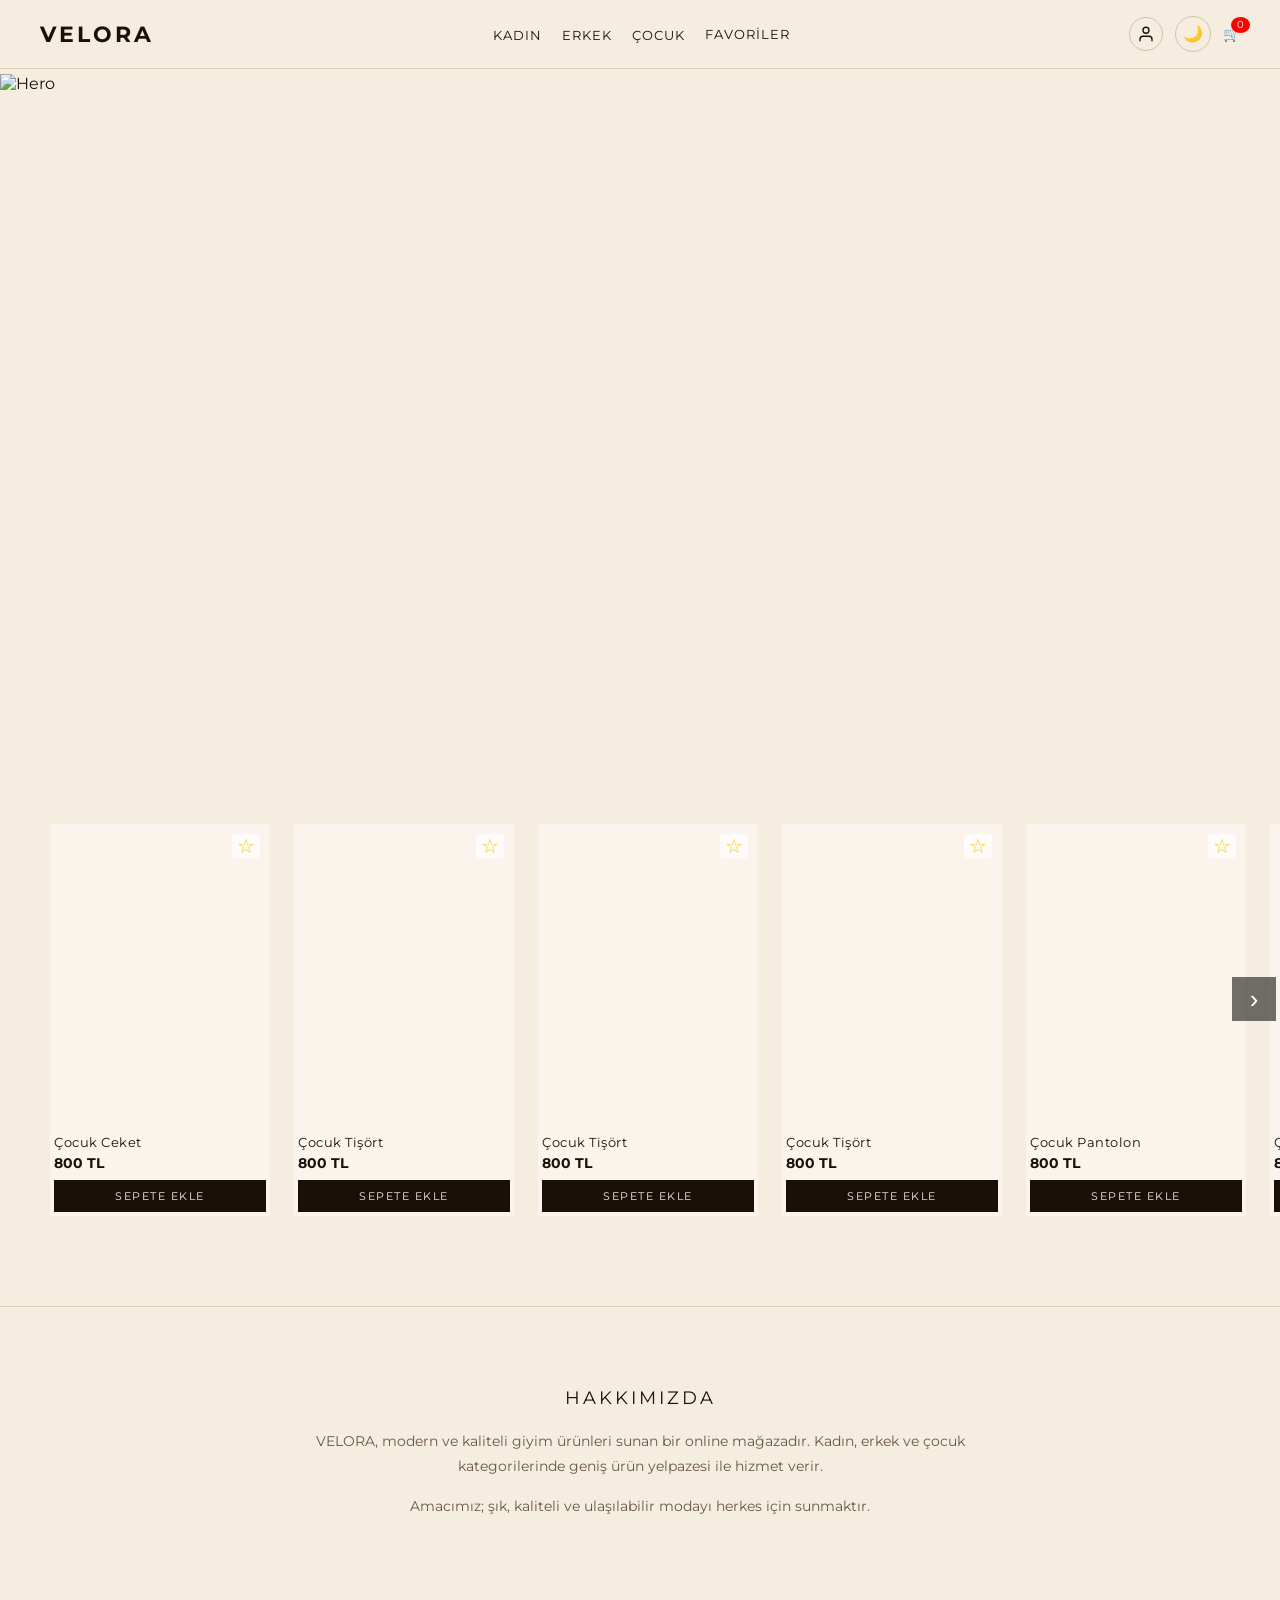
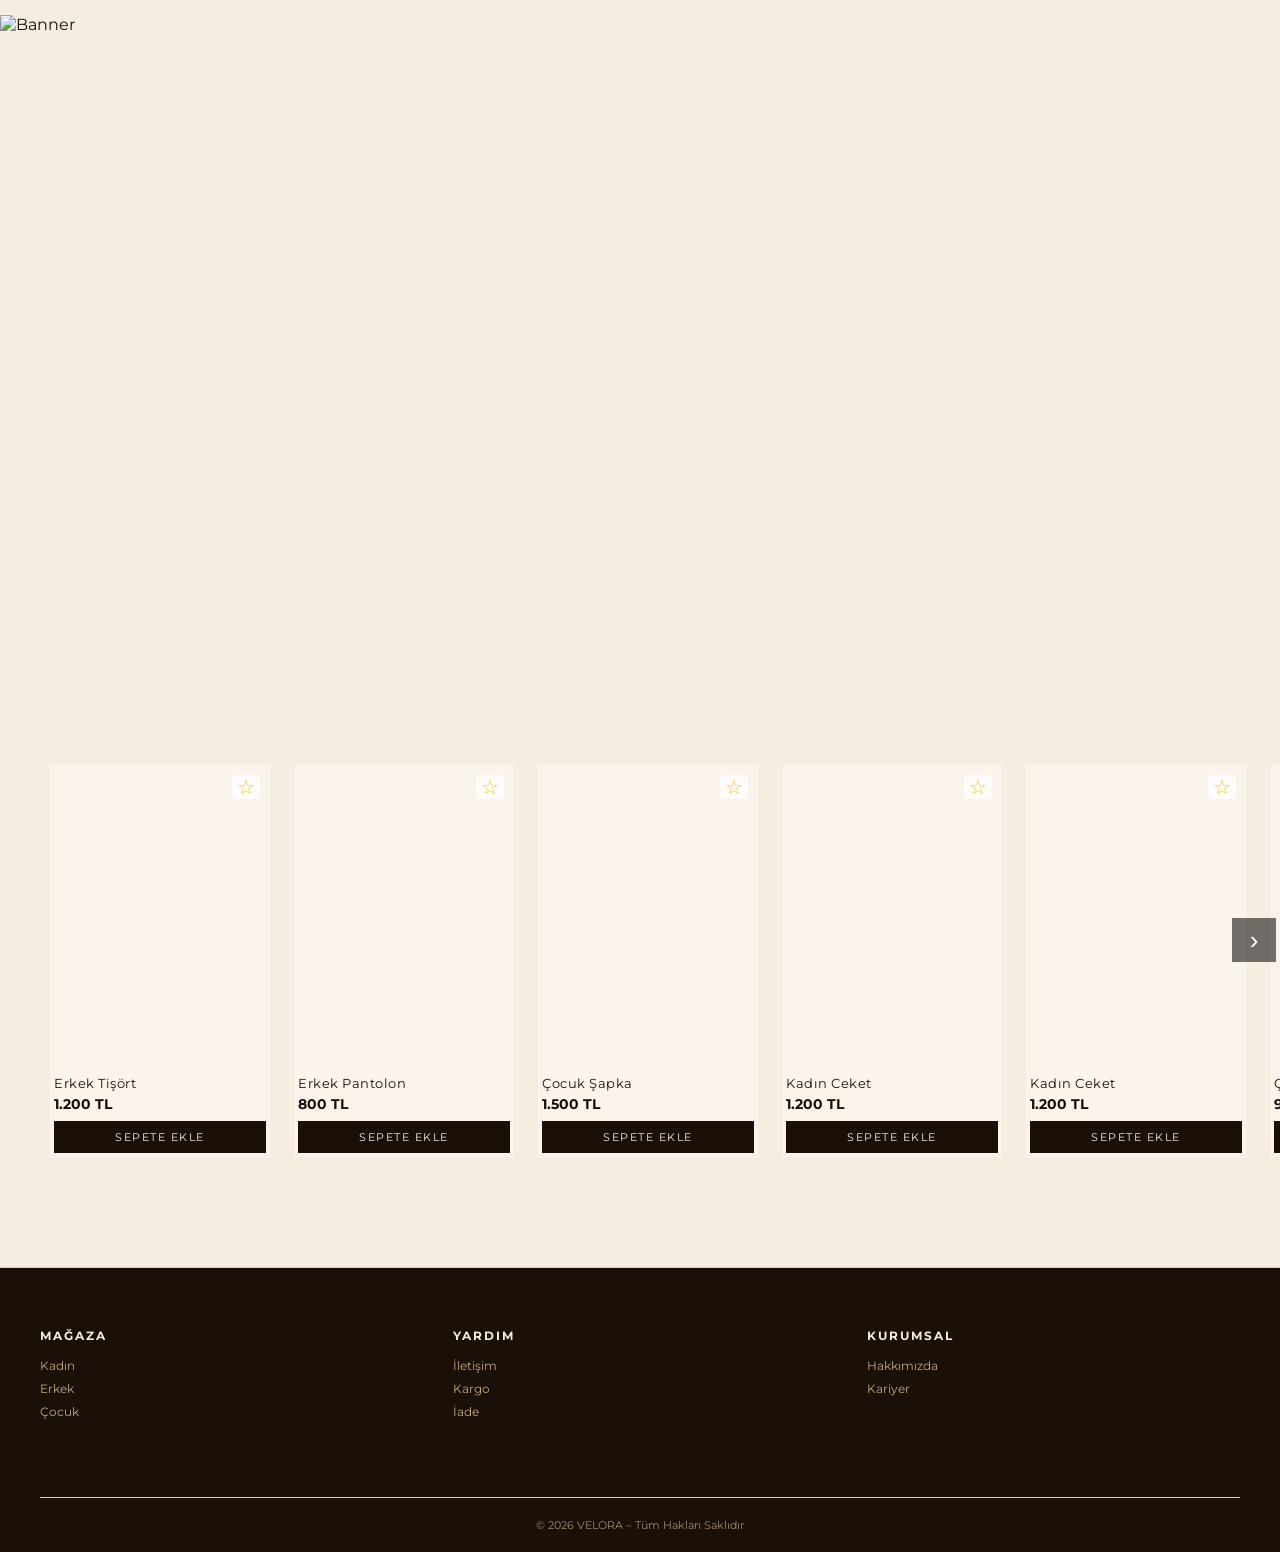
==== index.html @ 8765641d "Update index.html" ====
<!DOCTYPE html>
<html lang="tr">
<head>
  <meta charset="UTF-8">
  <meta name="viewport" content="width=device-width, initial-scale=1.0">
  <title>VELORA – Fashion Store</title>
  <link rel="stylesheet" href="https://cdn-uicons.flaticon.com/uicons-thin-straight/css/uicons-thin-straight.css">
  <link rel="preconnect" href="https://fonts.googleapis.com">
  <!-- Favicon: altın V ikonu -->
<link rel="icon" href="data:image/svg+xml,<svg xmlns='http://www.w3.org/2000/svg' viewBox='0 0 100 100'><rect width='100' height='100' rx='8' fill='%23111'/><text y='72' x='50' text-anchor='middle' font-size='58' font-family='Georgia,serif' fill='%23c9b97a'>V</text></svg>">
<!-- Sekme başlığı -->
<title>VELORA – Hesabım</title>
  <link rel="preconnect" href="https://fonts.gstatic.com" crossorigin>
  <link href="https://fonts.googleapis.com/css2?family=Montserrat:ital,wght@0,100..900;1,100..900&family=Playfair+Display:ital,wght@0,400..900;1,400..900&display=swap" rel="stylesheet">
  <link rel="stylesheet" href="style.css">
  <script src="velora-appearance.js"></script> 
</head>
<body>

<!-- HEADER -->
<header class="header">
  <div class="logo">VELORA</div>

  <button class="hamburger" id="hamburgerBtn" onclick="toggleMenu()" aria-label="Menü">
    <span></span><span></span><span></span>
  </button>

  <nav class="nav" id="navMenu">
    <div class="nav-item">
      <a href="#" class="nav-link">KADIN</a>
      <div class="mega-menu">
        <div class="mega-col">
          <h4>Kategoriler</h4>
          <a href="category.html?category=kadin&type=pantalon">Pantolon</a>
          <a href="category.html?category=kadin&type=tisort">Tişört</a>
          <a href="category.html?category=kadin&type=sapka">Şapka</a>
          <a href="category.html?category=kadin&type=ceket">Ceket</a>
        </div>
      </div>
    </div>
    <div class="nav-item">
      <a href="#" class="nav-link">ERKEK</a>
      <div class="mega-menu">
        <div class="mega-col">
          <h4>Kategoriler</h4>
          <a href="category.html?category=erkek&type=pantalon">Pantolon</a>
          <a href="category.html?category=erkek&type=tisort">Tişört</a>
          <a href="category.html?category=erkek&type=sapka">Şapka</a>
          <a href="category.html?category=erkek&type=ceket">Ceket</a>
        </div>
      </div>
    </div>
    <div class="nav-item">
      <a href="#" class="nav-link">ÇOCUK</a>
      <div class="mega-menu">
        <div class="mega-col">
          <h4>Kategoriler</h4>
          <a href="category.html?category=cocuk&type=pantalon">Pantolon</a>
          <a href="category.html?category=cocuk&type=tisort">Tişört</a>
          <a href="category.html?category=cocuk&type=sapka">Şapka</a>
          <a href="category.html?category=cocuk&type=ceket">Ceket</a>
        </div>
      </div>
    </div>
    <a href="wishlist.html" class="fav-link">FAVORİLER</a>
  </nav>

  <div class="header-actions">
    <a href="profile.html" class="profile-icon" id="profile-icon" title="Hesabım">
      <svg viewBox="0 0 24 24" fill="none" stroke="currentColor" stroke-width="1.8" stroke-linecap="round" stroke-linejoin="round">
        <path d="M20 21v-2a4 4 0 0 0-4-4H8a4 4 0 0 0-4 4v2"/>
        <circle cx="12" cy="7" r="4"/>
      </svg>
    </a>
    <button class="theme-toggle" onclick="toggleTheme()" title="Karanlık Mod">🌙</button>
    <a href="cart.html" class="cart">
      🛒 <span class="cart-badge" id="cart-count">0</span>
    </a>
  </div>
</header>
<div class="center-toast" id="centerToast">
  <div class="center-toast-icon">🛒</div>
  <div class="center-toast-title">Sepete Eklendi</div>
  <div class="center-toast-msg" id="centerToastMsg"></div>
</div>
<!-- HERO -->
<section class="hero">
  <img src="https://res.cloudinary.com/dy2dvpbit/image/upload/02_logo_dark_f07str.svg" class="hero-img" alt="Hero">
</section>

<!-- ÜST SLIDER -->
<div class="slider-wrapper">
  <button class="arrow left" onclick="slideLeft()">‹</button>
  <div id="products" class="product-slider"></div>
  <button class="arrow right" onclick="slideRight()">›</button>
</div>

<!-- HAKKIMIZDA -->
<section class="about-section" id="about">
  <h2 class="about-reveal-left">HAKKIMIZDA</h2>
  <p class="about-reveal-right">VELORA, modern ve kaliteli giyim ürünleri sunan bir online mağazadır. Kadın, erkek ve çocuk kategorilerinde geniş ürün yelpazesi ile hizmet verir.</p>
  <p class="about-reveal-left">Amacımız; şık, kaliteli ve ulaşılabilir modayı herkes için sunmaktır.</p>
</section>

<!-- BANNER -->
<section class="hero">
  <img src="https://res.cloudinary.com/dy2dvpbit/image/upload/ChatGPT_Image_29_%D8%A3%D8%A8%D8%B1%D9%8A%D9%84_2026_06_15_52_%D9%85_kwb1qk.png" alt="Banner" class="hero-img">
</section>

<!-- ALT SLIDER -->
<div class="slider-wrapper">
  <button class="arrow left" onclick="scrollBottom(-1)">‹</button>
  <div class="product-slider" id="products-bottom"></div>
  <button class="arrow right" onclick="scrollBottom(1)">›</button>
</div>

<!-- FOOTER -->
<footer class="footer">
  <div class="footer-col">
    <h4>MAĞAZA</h4>
    <a href="category.html?category=kadin&type=tisort">Kadın</a>
    <a href="category.html?category=erkek&type=tisort">Erkek</a>
    <a href="category.html?category=cocuk&type=tisort">Çocuk</a>
  </div>
  <div class="footer-col">
    <h4>YARDIM</h4>
    <a href="https://wa.me/905550066123" target="_blank">İletişim</a>
    <a href="#">Kargo</a>
    <a href="#">İade</a>
  </div>
  <div class="footer-col">
    <h4>KURUMSAL</h4>
    <a href="#about">Hakkımızda</a>
    <a href="#">Kariyer</a>
  </div>
  <div class="footer-bottom">© 2026 VELORA – Tüm Hakları Saklıdır</div>
</footer>

<div id="toast" class="toast"></div>

<!-- velora-data.js ÖNCE, script.js SONRA -->
<script src="velora-data.js"></script>
<script src="script.js"></script>
</body>
</html>
---- style.css ----
/* =====================================================================
   Tüm sayfada kullanılacak renk, arka plan, yazı ve gölge değerleri
   CSS değişkeni olarak burada tanımlanır. var(--bg) gibi kullanılır,
   böylece rengi tek yerden değiştirmek tüm siteyi günceller.
   ===================================================================== */
:root {
  --bg:           #f5ede0;
  --bg-secondary: #ede0cf;
  --bg-card:      #faf4ec;
  --text:         #1a1008;
  --text-muted:   #6b5744;
  --text-light:   #a08c78;
  --border:       #e0cdb8;
  --border-input: #d4bfa8;
  --header-bg:    #f5ede0;
  --footer-bg:    #1a1008;
  --mega-bg:      #faf4ec;
  --btn-bg:       #1a1008;
  --btn-color:    #f5ede0;
  --input-bg:     #faf4ec;
  --shadow:       rgba(100,70,40,0.10);
}

/* =====================================================================
   JavaScript body elementine "dark" class'ı eklediğinde bu kurallar
   devreye girer. :root'daki değişkenlerin üzerine yazar, bu sayede
   tüm bileşenler otomatik olarak koyu renge geçer.
   ===================================================================== */
body.dark {
  --bg:           #0f0f0f;
  --bg-secondary: #1a1a1a;
  --bg-card:      #1a1a1a;
  --text:         #f0f0f0;
  --text-muted:   #aaaaaa;
  --text-light:   #777777;
  --border:       #2a2a2a;
  --border-input: #333333;
  --header-bg:    #0f0f0f;
  --footer-bg:    #0f0f0f;
  --mega-bg:      #1a1a1a;
  --btn-bg:       #f0f0f0;
  --btn-color:    #111111;
  --input-bg:     #1a1a1a;
  --shadow:       rgba(0,0,0,0.4);
}

/* =====================================================================
   Header'ın sağındaki ay/güneş ikonlu dark mode toggle butonunun stili.
   Yuvarlak (border-radius: 50%), hover'da 20 derece döner (transform: rotate),
   tıklanınca toggleTheme() fonksiyonunu çalıştırır.
   ===================================================================== */
.theme-toggle {
  display: flex;
  align-items: center;
  justify-content: center;
  background: none;
  border: 1.5px solid var(--border-input);
  color: var(--text);
  width: 36px;
  height: 36px;
  border-radius: 50%;
  cursor: pointer;
  font-size: 16px;
  transition: border-color 0.25s, background 0.25s, transform 0.3s;
  flex-shrink: 0;
  line-height: 1;
  padding: 0;
  font-family: 'Montserrat', sans-serif;
}
.theme-toggle:hover {
  border-color: var(--text);
  background: var(--bg-secondary);
  transform: rotate(20deg);
}

/* =====================================================================
   Tüm elementlerin varsayılan margin ve padding değerlerini sıfırlar,
   box-sizing: border-box ise padding ve border'ı elementin toplam
   genişliğine dahil eder, böylece hesaplamalar daha öngörülü olur.
   ===================================================================== */
* {
  margin: 0;
  padding: 0;
  box-sizing: border-box;
}

/* =====================================================================
   Sayfada <a href="#section"> gibi bağlantılara tıklandığında
   anında zıplamak yerine yumuşak kayarak gitmesini sağlar.
   ===================================================================== */
html { scroll-behavior: smooth; }

/* =====================================================================
   Sayfanın genel yazı tipi, arka plan rengi ve yazı rengi burada
   belirlenir. padding-top: 74px, sabit header'ın içeriğin üstüne
   binmemesi için eklenir (header yüksekliği kadar).
   ===================================================================== */
body {
  background: var(--bg);
  color: var(--text);
  font-family: 'Montserrat', sans-serif;
  padding-top: 74px;
  transition: background 0.3s, color 0.3s;
}

/* =====================================================================
   Header sayfayı kaydırırken ekranda sabit kalır (position: fixed).
   z-index: 1000 ile diğer tüm elementlerin üstünde görünür.
   Flexbox ile logo sola, nav ortaya, ikonlar sağa hizalanır.
   ===================================================================== */
.header {
  position: fixed;
  top: 0; left: 0;
  width: 100%;
  background: var(--header-bg);
  display: flex;
  justify-content: space-between;
  align-items: center;
  padding: 16px 40px;
  border-bottom: 1px solid var(--border);
  z-index: 1000;
  gap: 16px;
  transition: background 0.3s, border-color 0.3s;
}

/* =====================================================================
   VELORA marka adının görünümü. letter-spacing ile harfler arasında
   boşluk bırakılır, bu lüks marka yazı stilinin klasik özelliğidir.
   ===================================================================== */
.logo {
  font-size: 22px;
  font-weight: 700;
  letter-spacing: 3px;
  text-decoration: none;
  color: var(--text);
  cursor: pointer;
  flex-shrink: 0;
}
.logo a { text-decoration: none; color: var(--text); }

/* =====================================================================
   Header'ın sağ tarafındaki profil ikonu, dark mode butonu ve sepet
   ikonunu yan yana (flex, gap: 12px) hizalar, flex-shrink: 0 ile
   ekran küçülünce bu grup sıkışmaz.
   ===================================================================== */
.header-actions {
  display: flex;
  align-items: center;
  gap: 12px;
  flex-shrink: 0;
}

/* =====================================================================
   Yatay navigasyon menüsü. Flex ile linkleri yan yana sıralar.
   Her link hover'da opacity: 0.5 ile soluklaşır.
   ===================================================================== */
.nav {
  display: flex;
  align-items: center;
  gap: 20px;
}

.nav a {
  text-decoration: none;
  color: var(--text);
  font-size: 13px;
  letter-spacing: 1px;
}
.nav a:hover { opacity: 0.5; }

.nav-link {
  text-decoration: none;
  color: var(--text);
  font-size: 13px;
  letter-spacing: 1px;
}
.nav-link:hover { opacity: 0.6; }

.fav-link {
  text-decoration: none;
  color: var(--text);
  font-size: 13px;
  letter-spacing: 1px;
}
.fav-link:hover { opacity: 0.6; }

/* =====================================================================
   Kategori linklerine hover yapıldığında açılan alt menü wrapper'ı.
   position: relative ile mega menü bu elemana göre konumlanır.
   ===================================================================== */
.nav-item { position: relative; }

/* =====================================================================
   Açılır kategori alt menüsü. Başlangıçta opacity: 0 ve
   visibility: hidden ile tamamen gizlidir. Hover'da opacity: 1 ve
   transform: translateY(0) ile aşağı süzülerek görünür hale gelir.
   pointer-events: none gizliyken yanlışlıkla tıklanmasını engeller.
   ===================================================================== */
.mega-menu {
  position: absolute;
  top: 100%; left: 0;
  background: var(--mega-bg);
  border: 1px solid var(--border);
  padding: 20px;
  width: 200px;
  z-index: 999;
  opacity: 0;
  visibility: hidden;
  transform: translateY(10px);
  transition: all 0.25s ease;
  pointer-events: none;
}

.nav-item:hover .mega-menu,
.nav-item.active .mega-menu {
  opacity: 1;
  visibility: visible;
  transform: translateY(0);
  pointer-events: auto;
}

.mega-col { display: flex; flex-direction: column; gap: 8px; }
.mega-col h4 { font-size: 13px; margin-bottom: 10px; letter-spacing: 1px; color: var(--text); }
.mega-col a { display: block; text-decoration: none; color: var(--text); padding: 4px 0; font-size: 13px; }
.mega-col a:hover { opacity: 0.6; }

/* =====================================================================
   Header'ın ortasındaki arama kutusu. Input ve select yan yana
   hizalanır. Renk ve arka plan CSS değişkeni kullanır, dark modda
   otomatik güncellenir.
   ===================================================================== */
.search-box {
  display: flex;
  align-items: center;
  gap: 8px;
}
.search-box input,
.search-box select {
  padding: 8px 12px;
  border: 1px solid var(--border-input);
  font-size: 12px;
  outline: none;
  background: var(--input-bg);
  color: var(--text);
  font-family: 'Montserrat', sans-serif;
  transition: background 0.3s, border-color 0.3s, color 0.3s;
}
.search-box input { width: 160px; }

/* =====================================================================
   Sepet ikonu. position: relative, üstündeki kırmızı ürün sayacı
   badge'inin köşeye sabitlenmesi için kullanılır.
   ===================================================================== */
.cart {
  position: relative;
  display: flex;
  align-items: center;
  gap: 5px;
  text-decoration: none;
  color: var(--text);
  font-size: 14px;
  flex-shrink: 0;
}

/* =====================================================================
   Sepetteki ürün sayısını gösteren kırmızı yuvarlak sayaç.
   position: absolute ile sepet ikonunun sağ üst köşesine yapışır.
   JavaScript tarafından güncellenir.
   ===================================================================== */
.cart-badge {
  position: absolute;
  top: -8px; right: -10px;
  background: red;
  color: white;
  font-size: 10px;
  padding: 3px 6px;
  border-radius: 50%;
  line-height: 1;
}

/* =====================================================================
   Hamburger (☰) butonu masaüstünde gizlidir. Mobil ekranda
   CSS media query ile display: flex yapılarak görünür hale gelir.
   ===================================================================== */
.hamburger { display: none; }

/* =====================================================================
   Ana sayfa hero bölümü. Görsel üstüne metin bindirmek için
   position: relative kullanılır. overflow: hidden taşan görseli gizler.
   ===================================================================== */
.hero {
  position: relative;
  display: flex;
  align-items: center;
  justify-content: center;
  overflow: hidden;
}
.hero-img {
  width: 100%;
  height: 700px;
  object-fit: cover;
  display: block;
}

/* =====================================================================
   Hero görselinin üstündeki metin bloğu. position: absolute ve
   transform: translate(-50%, -50%) ile hem yatayda hem dikeyde
   tam ortaya hizalanır.
   ===================================================================== */
.hero-text {
  position: absolute;
  top: 50%; left: 50%;
  transform: translate(-50%, -50%);
  color: white;
}
.hero-text img {
  max-width: 200px;
  margin-bottom: 20px;
  filter: brightness(0) invert(1);
}

/* =====================================================================
   Slider'ın dışını saran wrapper. overflow: hidden, kartların
   ok butonunun dışına taşmasını engeller.
   ===================================================================== */
.slider-wrapper {
  position: relative;
  overflow: hidden;
  margin: 40px 0;
  padding: 0;
}

/* =====================================================================
   Yatay kaydırmalı ürün listesi. overflow-x: auto yatay kaydırmayı
   açar; üç farklı tarayıcı için scrollbar-width: none ve
   ::-webkit-scrollbar { display: none } ile scrollbar görsel olarak gizlenir.
   scroll-behavior: smooth ok butonlarıyla yumuşak kayma sağlar.
   ===================================================================== */
.product-slider {
  display: flex;
  gap: 24px;
  overflow-x: auto;
  scroll-behavior: smooth;
  padding: 10px 50px;
  -ms-overflow-style: none;
  scrollbar-width: none;
}
.product-slider::-webkit-scrollbar { display: none; }

/* =====================================================================
   Tek bir ürün kartı. flex: 0 0 220px ile slider içinde sabit
   220px genişlikte kalır, büyümez küçülmez. position: relative,
   üstündeki favori yıldızının köşeye sabitlenmesi için gereklidir.
   Hover'da yukarı kayar (translateY(-4px)).
   ===================================================================== */
.product-card {
  flex: 0 0 220px;
  width: 220px;
  cursor: pointer;
  position: relative;
  background: var(--bg-card);
  transition: transform 0.3s, background 0.3s;
}
.product-card:hover { transform: translateY(-4px); }

/* =====================================================================
   Ürün görselinin wrapper'ı. overflow: hidden zorunludur; olmadan
   hover'daki scale(1.05) zoom efekti kartın dışına taşar.
   ===================================================================== */
.product-card__img-wrap {
  position: relative;
  overflow: hidden;
}
.product-card__img-wrap img {
  width: 100%;
  height: 300px;
  object-fit: cover;
  display: block;
  transition: transform 0.4s ease;
}

/* =====================================================================
   Karta hover yapıldığında görsel hafifçe büyür (scale 1.05).
   overflow: hidden sayesinde kart sınırının dışına taşmaz.
   ===================================================================== */
.product-card:hover .product-card__img-wrap img {
  transform: scale(1.05);
}

/* =====================================================================
   Ürün görselinin sağ üst köşesindeki favori (★) yıldız ikonu.
   position: absolute ile karta göre köşeye yapıştırılır.
   z-index: 2 ile görsel katmanının üstünde görünür.
   ===================================================================== */
.product-card__fav {
  position: absolute;
  top: 10px; right: 10px;
  font-size: 20px;
  color: #f5c518;
  background: rgba(255,255,255,0.75);
  padding: 2px 5px;
  border-radius: 4px;
  line-height: 1;
  cursor: pointer;
  transition: transform 0.2s;
  z-index: 2;
}
.product-card__fav:hover { transform: scale(1.25); }

/* =====================================================================
   Ürün adı, fiyatı ve "Sepete Ekle" butonunu barındıran alt bilgi alanı.
   Butonun arka planı ve yazı rengi CSS değişkeni kullanır, dark modda
   otomatik renk tersine döner.
   ===================================================================== */
.product-card__info {
  padding: 10px 4px 4px;
}
.product-card__info h3 {
  font-size: 13px;
  font-weight: 400;
  letter-spacing: 0.5px;
  color: var(--text);
}
.product-card__info p {
  font-size: 14px;
  font-weight: 700;
  color: var(--text);
  margin-top: 4px;
}
.product-card__info button {
  margin-top: 8px;
  width: 100%;
  padding: 9px;
  border: none;
  background: var(--btn-bg);
  color: var(--btn-color);
  font-size: 11px;
  letter-spacing: 1.5px;
  cursor: pointer;
  transition: background 0.3s, color 0.3s;
  font-family: 'Montserrat', sans-serif;
}
.product-card__info button:hover { opacity: 0.75; }

/* =====================================================================
   Slider'ın sol ve sağ ok butonları. position: absolute ile slider'ın
   kenarına yerleştirilir. z-index: 10 ile kartların üstünde görünür.
   ===================================================================== */
.arrow {
  position: absolute;
  top: 45%;
  transform: translateY(-50%);
  background: rgba(0,0,0,0.55);
  color: #fff;
  border: none;
  font-size: 26px;
  width: 44px;
  height: 44px;
  display: flex;
  align-items: center;
  justify-content: center;
  cursor: pointer;
  z-index: 10;
  transition: background 0.2s;
  line-height: 1;
  flex-shrink: 0;
}
.arrow:hover { background: rgba(0,0,0,0.85); }
.arrow.left  { left: 4px; }
.arrow.right { right: 4px; }

/* =====================================================================
   Kategori sayfasındaki ürün ızgarası. grid-template-columns ile
   4 eşit sütunlu düzen oluşturulur. Slider'daki flex yerine
   burada grid kullanılır çünkü kartlar sayfayı doldurmalı.
   ===================================================================== */
.category-page #products {
  padding: 20px 40px 60px;
  display: grid;
  grid-template-columns: repeat(4, 1fr);
  gap: 40px;
  overflow-x: visible;
  scroll-behavior: auto;
}
.category-page #products .product-card {
  flex: none;
  width: 100%;
}

/* =====================================================================
   Kategori sayfasının başlık alanı. Kategori adı (Kadın, Erkek vb.)
   JavaScript tarafından buraya yazılır.
   ===================================================================== */
#category-title {
  padding: 40px 40px 0;
  font-size: 22px;
  font-weight: 400;
  letter-spacing: 2px;
}

/* =====================================================================
   Favoriler sayfasında her ürün kartının sol üstündeki (×) kaldır butonu.
   position: absolute ve z-index: 10 ile görsel üstünde görünür.
   ===================================================================== */
.remove-btn {
  position: absolute;
  top: 10px; left: 10px;
  width: 25px; height: 25px;
  z-index: 10;
  background-color: #111;
  border-radius: 50%;
  color: white;
  display: flex;
  align-items: center;
  justify-content: center;
  cursor: pointer;
  font-size: 12px;
  transition: transform 0.2s;
}
.remove-btn:hover { transform: scale(1.2); }

/* =====================================================================
   Ürün detay sayfasının iki sütunlu düzeni. Sol tarafta görsel,
   sağ tarafta ürün bilgisi bulunur. gap: 60px aralarında boşluk bırakır.
   ===================================================================== */
.product-page {
  display: flex;
  gap: 60px;
  padding: 80px 120px;
}
.product-image { flex: 1; }

/* =====================================================================
   Detay sayfasındaki ürün görseli. Hover'da hafifçe büyür ve
   cursor: zoom-in ile kullanıcıya tıklanabilir olduğunu gösterir.
   ===================================================================== */
.product-image img {
  width: 100%;
  max-width: 450px;
  transition: 0.4s;
  cursor: zoom-in;
}
.product-image img:hover { transform: scale(1.03); }

.product-info { flex: 1; }
.product-info h1 {
  font-size: 28px;
  font-weight: 300;
  margin-bottom: 20px;
  letter-spacing: 1px;
}
.price { font-size: 20px; margin: 10px 0 20px; font-weight: 700; }
.desc  { font-size: 14px; color: gray; margin-bottom: 20px; line-height: 1.7; }

label { font-size: 12px; letter-spacing: 1px; display: block; margin-bottom: 8px; }

/* =====================================================================
   Detay sayfasındaki beden seçim butonları. Aktif beden seçilince
   .active class eklenir ve arka plan ile yazı rengi tersine döner
   (arka plan koyu, yazı açık). JavaScript tarafından yönetilir.
   ===================================================================== */
.sizes { display: flex; gap: 10px; margin-bottom: 20px; flex-wrap: wrap; }
.sizes button {
  padding: 8px 14px;
  border: 1px solid var(--text);
  background: var(--bg);
  color: var(--text);
  width: auto;
  font-size: 12px;
  cursor: pointer;
  transition: 0.2s;
  font-family: 'Montserrat', sans-serif;
}
.sizes button:hover,
.sizes button.active { background: var(--text); color: var(--bg); }

/* =====================================================================
   Ürün renk seçimi için yuvarlak renkli daireler. Seçilen renge
   .active class eklenir, outline ve scale ile seçili gösterilir.
   ===================================================================== */
.colors { display: flex; gap: 12px; margin-bottom: 25px; }
.color {
  width: 24px; height: 24px;
  border-radius: 50%;
  cursor: pointer;
  border: 1px solid #ccc;
  transition: 0.2s;
}
.color.active {
  outline: 2px solid #555;
  outline-offset: 3px;
  transform: scale(1.1);
}
.black { background: black; }
.white { background: white; border: 1px solid #aaa; }
.blue  { background: #0057b7; }
.beige { background: #d4b896; border: 1px solid #c4a882; }

/* =====================================================================
   Detay sayfasındaki "Sepete Ekle" butonu. ::before pseudo elementi
   beyaz bir katman oluşturur; hover'da translateX(-101% → 0) ile
   sağdan sola süpüren renk geçiş efekti yapılır. Bu efekt sayesinde
   renk değişimi soldan sağa akıyormuş gibi görünür.
   ===================================================================== */
.btn-add-to-cart {
  display: flex;
  align-items: center;
  justify-content: center;
  gap: 10px;
  width: 100%;
  max-width: 380px;
  padding: 16px 32px;
  margin-top: 10px;
  background: #111;
  color: #fff;
  border: 2px solid #111;
  font-family: 'Montserrat', sans-serif;
  font-size: 12px;
  font-weight: 600;
  letter-spacing: 2.5px;
  text-transform: uppercase;
  cursor: pointer;
  position: relative;
  overflow: hidden;
  transition: color 0.35s ease, background 0.35s ease, border-color 0.35s ease;
}

.btn-add-to-cart::before {
  content: "";
  position: absolute;
  inset: 0;
  background: #fff;
  transform: translateX(-101%);
  transition: transform 0.35s ease;
  z-index: 0;
}
.btn-add-to-cart:hover::before {
  transform: translateX(0);
}
.btn-add-to-cart:hover {
  color: #111;
  border-color: #111;
}
.btn-add-to-cart span {
  position: relative;
  z-index: 1;
  display: flex;
  align-items: center;
  gap: 10px;
}
.btn-add-to-cart .btn-icon {
  font-size: 16px;
  transition: transform 0.3s;
}
.btn-add-to-cart:hover .btn-icon {
  transform: translateX(4px);
}
.btn-add-to-cart:active {
  transform: scale(0.97);
}

.back-btn { display: flex; align-items: center; justify-content: center; text-decoration: none; color: var(--text); }
.back-btn svg { cursor: pointer; transition: 0.3s; }
.back-btn:hover svg { transform: translateX(-3px); opacity: 0.6; }

/* =====================================================================
   Sepet sayfasının genel düzeni ve başlık stili.
   ===================================================================== */
.cart-page { padding: 60px 120px; }
.cart-page h1 { font-weight: 300; letter-spacing: 3px; margin-bottom: 40px; }

/* =====================================================================
   Sepetteki her bir ürün satırı. Flex ile görsel, isim, adet ve fiyat
   yan yana hizalanır. border-bottom ile satırlar birbirinden ayrılır.
   ===================================================================== */
.cart-item {
  display: flex;
  align-items: center;
  justify-content: space-between;
  border-bottom: 1px solid var(--border);
  padding: 20px 0;
  gap: 20px;
}
.cart-item h4 { font-weight: 400; font-size: 14px; color: var(--text); }
.product-link { text-decoration: none; color: var(--text); font-weight: 400; }
.product-link:hover { opacity: 0.6; }
.product-img {
  width: 80px; height: 100px;
  object-fit: cover;
  cursor: pointer;
  transition: 0.3s;
  flex-shrink: 0;
}
.product-img:hover { opacity: 0.8; }
.cart-price { font-size: 14px; font-weight: 700; color: var(--text); min-width: 80px; text-align: center; }

/* =====================================================================
   Sepette ürün adedini artır/azalt kontrolleri. Butonlar CSS değişkeni
   renk kullanır, dark modda otomatik tersine döner.
   ===================================================================== */
.quantity { display: flex; align-items: center; gap: 10px; }
.quantity button {
  background: var(--btn-bg); color: var(--btn-color); border: none;
  width: 28px; height: 28px;
  cursor: pointer; font-size: 16px;
  padding: 0; margin: 0; line-height: 1;
  font-family: 'Montserrat', sans-serif;
  transition: background 0.3s, color 0.3s;
  flex-shrink: 0;
}
.quantity span { font-size: 14px; min-width: 20px; text-align: center; }
.remove { color: #cc0000; cursor: pointer; font-size: 18px; flex-shrink: 0; }

/* =====================================================================
   Sepet alt bölümü: toplam tutar ve ödemeye geç butonu.
   text-align: right ile sağa hizalanır.
   ===================================================================== */
.cart-footer { margin-top: 40px; text-align: right; }
.cart-footer h2 { font-weight: 400; font-size: 18px; letter-spacing: 1px; }
.checkout {
  margin-top: 15px;
  padding: 15px 40px;
  background: var(--btn-bg); color: var(--btn-color);
  border: none; cursor: pointer;
  letter-spacing: 2px; font-size: 13px;
  width: auto; transition: 0.3s;
  font-family: 'Montserrat', sans-serif;
}
.checkout:hover { opacity: 0.75; }

/* =====================================================================
   Favoriler sayfası genel düzeni. Ürünler 4 sütunlu grid ile
   dizilir. Slider'ın aksine burada kaydırma yoktur.
   ===================================================================== */
.favorites-container { padding: 60px 40px; }
.favorites-container h2 { font-weight: 300; letter-spacing: 3px; margin-bottom: 40px; }

#favorites-list {
  display: grid;
  grid-template-columns: repeat(4, 1fr);
  gap: 40px;
}

#favorites-list .product-card {
  flex: none;
  width: 100%;
}
#favorites-list .product-card__img-wrap img {
  height: 340px;
}

/* =====================================================================
   Footer'ın üzerindeki hakkımızda tanıtım bölümü.
   border-top ile görsel olarak sayfanın geri kalanından ayrılır.
   ===================================================================== */
.about-section {
  padding: 80px 100px;
  text-align: center;
  border-top: 1px solid var(--border);
  margin-top: 80px;
}
.about-section h2 { font-size: 18px; margin-bottom: 20px; letter-spacing: 3px; font-weight: 400; color: var(--text); }
.about-section p { max-width: 700px; margin: 0 auto 15px; color: var(--text-muted); font-size: 14px; line-height: 1.8; }

/* =====================================================================
   Sayfa altındaki footer. 3 sütunlu grid ile mağaza, yardım ve
   kurumsal linkleri yan yana yerleştirilir. Arka plan rengi her
   temada sabit koyu kalır (--footer-bg).
   ===================================================================== */
.footer {
  margin-top: 100px;
  padding: 60px 40px 20px;
  border-top: 1px solid var(--border);
  background: var(--footer-bg);
  display: grid;
  grid-template-columns: repeat(3, 1fr);
  gap: 40px;
  transition: background 0.3s;
}
.footer-col h4 { font-size: 12px; margin-bottom: 15px; letter-spacing: 2px; color: #f5ede0; }
.footer-col a { display: block; text-decoration: none; color: #c4a882; font-size: 12px; margin-bottom: 8px; }
.footer-col a:hover { color: #f5ede0; }

/* =====================================================================
   Footer'ın alt satırındaki telif hakkı yazısı. grid-column: 1 / -1
   ile 3 sütunun tamamını kaplar ve ortaya hizalanır.
   ===================================================================== */
.footer-bottom {
  grid-column: 1 / -1;
  text-align: center;
  font-size: 11px;
  color: var(--text-light);
  margin-top: 30px;
  padding-top: 20px;
  border-top: 1px solid var(--border);
}

/* =====================================================================
   Tablet görünümü (1024px ve altı). Header padding'i azalır,
   arama kutusu daralır, ürün gridi 4'lü yerine 3'lü olur.
   ===================================================================== */
@media (max-width: 1024px) {
  .header { padding: 16px 24px; }
  .search-box input { width: 130px; }
  .category-page #products { grid-template-columns: repeat(3, 1fr); gap: 24px; }
  .product-page { padding: 60px 60px; }
  .about-section { padding: 60px 60px; }
}

/* =====================================================================
   Küçük tablet (900px ve altı). Ürün gridi 2 sütuna iner,
   ürün detay sayfası yan yana değil alt alta dizilir (flex-direction: column).
   ===================================================================== */
@media (max-width: 900px) {
  .category-page #products { grid-template-columns: repeat(2, 1fr); gap: 20px; padding: 20px; }
  #favorites-list { grid-template-columns: repeat(2, 1fr); gap: 20px; }
  .product-page { flex-direction: column; padding: 40px 20px; gap: 30px; }
  .product-image img { max-width: 100%; }
  .cart-page { padding: 40px 20px; }
  .hero-img { height: 400px; }
}

/* =====================================================================
   Mobil görünümü (768px ve altı). Hamburger butonu görünür hale gelir,
   nav gizlenir. Hamburger tıklanınca JS .open class'ı ekler ve nav açılır.
   Mega menu position: static olur, absolute kalınca mobilde taşar.
   ===================================================================== */
@media (max-width: 768px) {

  body { padding-top: 64px; }

  .header {
    padding: 12px 16px;
    flex-wrap: wrap;
    gap: 0;
    justify-content: space-between;
    align-items: center;
  }

  .logo {
    font-size: 18px;
    letter-spacing: 2px;
    order: 1;
    flex: 1;
  }

  .hamburger {
    display: flex;
    flex-direction: column;
    gap: 5px;
    cursor: pointer;
    background: none;
    border: none;
    padding: 6px;
    order: 2;
    flex-shrink: 0;
  }
  .hamburger span {
    display: block;
    width: 22px;
    height: 2px;
    background: var(--text);
    transition: 0.3s;
    border-radius: 1px;
  }

  .header-actions {
    order: 3;
    display: flex;
    align-items: center;
    gap: 8px;
    flex-shrink: 0;
  }

  .profile-icon {
    width: 30px;
    height: 30px;
    font-size: 11px;
  }

  .theme-toggle {
    width: 30px;
    height: 30px;
    font-size: 14px;
  }

  .nav {
    display: none;
    flex-direction: column;
    width: 100%;
    order: 5;
    border-top: 1px solid var(--border);
    padding-top: 6px;
    gap: 0;
    padding-bottom: 6px;
  }
  .nav.open { display: flex; }
  .nav .nav-item,
  .nav > a {
    width: 100%;
  }
  .nav a,
  .nav-link,
  .fav-link {
    padding: 10px 4px;
    border-bottom: 1px solid var(--border);
    font-size: 13px;
    display: block;
  }

  .search-box {
    display: none;
    width: 100%;
    order: 6;
    padding: 10px 0 6px;
    flex-direction: row;
    gap: 8px;
  }
  .nav.open ~ .search-box,
  .search-box.open { display: flex; }
  .search-box input { flex: 1; width: auto; min-width: 0; }
  .search-box select { width: 110px; flex-shrink: 0; }

  .mega-menu {
    position: static;
    width: 100%;
    opacity: 1;
    visibility: visible;
    transform: none;
    display: none;
    pointer-events: auto;
    border: none;
    padding: 4px 0 4px 16px;
    background: transparent;
    box-shadow: none;
  }
  .nav-item.active .mega-menu { display: block; }
  .mega-col a { font-size: 12px; padding: 5px 0; }

  .hero { height: auto; }
  .hero-img { height: 220px; object-fit: cover; }

  .product-card { flex: 0 0 160px; width: 160px; }
  .product-card__img-wrap img { height: 210px; }
  .product-card__info h3 { font-size: 11px; }
  .product-card__info p { font-size: 12px; }
  .product-card__info button { font-size: 10px; padding: 7px; }

  .slider-wrapper { margin: 24px 0; }
  .product-slider { padding: 6px 40px; gap: 14px; }

  .arrow {
    width: 34px;
    height: 34px;
    font-size: 20px;
  }

  .category-page #products {
    grid-template-columns: repeat(2, 1fr);
    gap: 12px;
    padding: 16px;
  }
  #category-title { padding: 20px 16px 0; font-size: 16px; }

  .product-page { padding: 20px 16px; gap: 20px; }
  .product-info h1 { font-size: 20px; }
  .btn-add-to-cart { max-width: 100%; }

  .cart-page { padding: 20px 16px; }
  .cart-item { flex-wrap: wrap; gap: 10px; }
  .cart-item img { width: 70px; height: 90px; }

  #favorites-list { grid-template-columns: repeat(2, 1fr); gap: 12px; }
  .favorites-container { padding: 20px 16px; }
  #favorites-list .product-card__img-wrap img { height: 220px; }

  .footer {
    grid-template-columns: 1fr;
    text-align: center;
    padding: 40px 20px 20px;
    gap: 24px;
    margin-top: 40px;
  }

  .about-section { padding: 40px 20px; }

  .auth-box { padding: 32px 20px; }

  .cart-header,
  .fav-header,
  .profile-header { padding: 14px 16px; }
}

/* =====================================================================
   Çok küçük telefon ekranları (480px ve altı). Kartlar ve hero
   görsel daha da küçülür, ok butonları daraltılır.
   ===================================================================== */
@media (max-width: 480px) {
  body { padding-top: 60px; }
  .logo { font-size: 16px; letter-spacing: 1.5px; }
  .hero-img { height: 180px; }
  .product-card { flex: 0 0 140px; width: 140px; }
  .product-card__img-wrap img { height: 180px; }
  .product-card__fav { font-size: 16px; }
  #favorites-list { grid-template-columns: repeat(2, 1fr); gap: 10px; }
  #favorites-list .product-card__img-wrap img { height: 180px; }
  .category-page #products { grid-template-columns: repeat(2, 1fr); gap: 10px; }
  .cart-page h1 { font-size: 18px; }
  .product-info h1 { font-size: 18px; }
  .sizes button { padding: 6px 10px; }
  .arrow { width: 28px; height: 28px; font-size: 18px; }
  .product-slider { padding: 6px 32px; gap: 10px; }
  .cart-item { gap: 8px; }
  .cart-price { min-width: 60px; font-size: 13px; }
}

/* =====================================================================
   Profil, sepet ve favoriler sayfalarının sabit header'ı.
   Ana header'dan ayrı sayfalar için aynı sabit konum davranışı
   buraya kopyalanmıştır. position: fixed, z-index: 1000 ile sabit kalır.
   ===================================================================== */
.profile-header {
  position: fixed;
  top: 0; left: 0;
  width: 100%;
  background: var(--header-bg);
  display: flex;
  justify-content: space-between;
  align-items: center;
  padding: 16px 40px;
  border-bottom: 1px solid var(--border);
  z-index: 1000;
  transition: background 0.3s;
}
.profile-header .logo {
  font-size: 22px;
  font-weight: 700;
  letter-spacing: 3px;
  color: var(--text);
  text-decoration: none;
}

/* =====================================================================
   Profil/Sepet/Favoriler header'larındaki "Geri Dön" butonu.
   Border ile çerçeveli, hover'da arka plan değişir. Soluk ok ikonu
   hover'da sola kayar (translateX(-3px)).
   ===================================================================== */
.back-home {
  display: flex;
  align-items: center;
  gap: 8px;
  text-decoration: none;
  color: var(--text);
  font-size: 12px;
  font-family: 'Montserrat', sans-serif;
  letter-spacing: 1.5px;
  font-weight: 500;
  text-transform: uppercase;
  padding: 9px 20px;
  border: 1px solid var(--text);
  transition: background 0.25s, color 0.25s;
  white-space: nowrap;
}
.back-home:hover { background: var(--text); color: var(--bg); }
.back-home svg { transition: transform 0.25s; }
.back-home:hover svg { transform: translateX(-3px); }

/* =====================================================================
   Kayıt/Giriş formunu ekranın tam ortasında konumlandıran wrapper.
   min-height: 100vh ile sayfa boyunca uzanır, flexbox ile içeriği
   dikey ve yatayda ortalar.
   ===================================================================== */
.auth-wrapper {
  min-height: 100vh;
  display: flex;
  align-items: center;
  justify-content: center;
  padding: 120px 20px 60px;
}

/* =====================================================================
   Kayıt/Giriş form kutusu. max-width: 440px ile çok geniş ekranlarda
   sınırlandırılır. border ile çerçevelenir, dark modda arka plan
   CSS değişkeni ile güncellenir.
   ===================================================================== */
.auth-box {
  width: 100%;
  max-width: 440px;
  background: var(--bg-card);
  border: 1px solid var(--border);
  padding: 48px 44px;
  transition: background 0.3s;
}

.auth-box h2 {
  font-size: 16px;
  font-weight: 600;
  letter-spacing: 2.5px;
  text-transform: uppercase;
  text-align: center;
  margin-bottom: 10px;
  color: var(--text);
}

.auth-subtitle {
  text-align: center;
  font-size: 12px;
  color: var(--text-light);
  letter-spacing: 0.5px;
  margin-bottom: 36px;
}

/* =====================================================================
   Başlık ile form arasındaki ince yatay ayırıcı çizgi.
   ===================================================================== */
.auth-divider {
  width: 40px;
  height: 1px;
  background: var(--text);
  margin: 0 auto 32px;
}

/* =====================================================================
   Her form alanı (label + input) grubu. margin-bottom ile
   alanlar arasında nefes alacak boşluk bırakılır.
   ===================================================================== */
.form-group { margin-bottom: 20px; }
.form-group label {
  display: block;
  font-size: 11px;
  font-weight: 600;
  letter-spacing: 1.5px;
  text-transform: uppercase;
  color: var(--text-muted);
  margin-bottom: 8px;
}
.form-group input {
  width: 100%;
  padding: 13px 14px;
  border: 1px solid var(--border-input);
  font-size: 13px;
  font-family: 'Montserrat', sans-serif;
  outline: none;
  transition: border-color 0.2s, background 0.3s, color 0.3s;
  color: var(--text);
  background: var(--bg-secondary);
}
.form-group input:focus {
  border-color: var(--text);
  background: var(--bg);
}

/* =====================================================================
   Form doğrulama hatası olduğunda input'un kenarlığı kırmızıya döner,
   hata mesajı görünür. JavaScript .has-error class'ını ekler.
   ===================================================================== */
.form-group input.error { border-color: #cc0000; }
.form-group .error-msg {
  font-size: 11px;
  color: #cc0000;
  margin-top: 5px;
  display: none;
}
.form-group.has-error .error-msg { display: block; }
.form-group.has-error input { border-color: #cc0000; }

/* =====================================================================
   Auth formundaki ana aksiyon butonu. Hover'da renk kararır,
   disabled durumda gri olur ve tıklanamaz.
   ===================================================================== */
.auth-btn {
  width: 100%;
  padding: 15px;
  background: #111;
  color: #fff;
  border: 2px solid #111;
  font-family: 'Montserrat', sans-serif;
  font-size: 12px;
  font-weight: 600;
  letter-spacing: 2px;
  text-transform: uppercase;
  cursor: pointer;
  margin-top: 8px;
  transition: background 0.25s, color 0.25s;
  position: relative;
  overflow: hidden;
}
.auth-btn:hover { background: #333; }
.auth-btn:active { transform: scale(0.98); }
.auth-btn:disabled { background: #999; border-color: #999; cursor: not-allowed; }

/* =====================================================================
   Formun altındaki "Hesabın var mı? / Yok mu?" geçiş metni.
   span tıklanınca JavaScript ilgili bölümü gösterir.
   ===================================================================== */
.switch-text {
  text-align: center;
  margin-top: 22px;
  font-size: 12px;
  color: #999;
  letter-spacing: 0.3px;
}
.switch-text span {
  color: var(--text);
  font-weight: 600;
  cursor: pointer;
  text-decoration: underline;
  text-underline-offset: 2px;
}
.switch-text span:hover { opacity: 0.6; }

/* =====================================================================
   E-posta doğrulama ekranındaki 4 haneli kod giriş alanları.
   Her biri tek karakter (maxlength="1") alır; JavaScript birinden
   diğerine otomatik odaklanır.
   ===================================================================== */
.code-input-wrap {
  display: flex;
  gap: 12px;
  justify-content: center;
  margin: 16px 0 24px;
}
.code-digit {
  width: 52px;
  height: 60px;
  border: 1px solid var(--border-input);
  font-size: 24px;
  font-weight: 700;
  text-align: center;
  font-family: 'Montserrat', sans-serif;
  outline: none;
  transition: border-color 0.2s, background 0.3s;
  background: var(--bg-secondary);
  color: var(--text);
}
.code-digit:focus { border-color: var(--text); background: var(--bg); }
.code-digit.filled { border-color: var(--text); }

.verify-hint {
  text-align: center;
  font-size: 12px;
  color: var(--text-light);
  margin-bottom: 8px;
}
.verify-hint strong { color: var(--text); font-weight: 600; }

/* =====================================================================
   Ekranın alt ortasından çıkan kısa bildirim mesajı.
   JavaScript .show class'ını ekleyince opacity: 1 olur ve yukarı kayar.
   Hata için kırmızı, başarı için yeşil varyantları vardır.
   ===================================================================== */
.toast {
  position: fixed;
  bottom: 30px;
  left: 50%;
  transform: translateX(-50%) translateY(20px);
  background: var(--btn-bg);
  color: var(--btn-color);
  padding: 12px 28px;
  font-size: 13px;
  letter-spacing: 0.5px;
  opacity: 0;
  transition: opacity 0.3s, transform 0.3s;
  z-index: 9999;
  pointer-events: none;
  white-space: nowrap;
}
.toast.show {
  opacity: 1;
  transform: translateX(-50%) translateY(0);
}
.toast.error { background: #cc0000; color: #fff; }
.toast.success { background: #2a7a2a; color: #fff; }

/* =====================================================================
   Profil sayfasındaki kullanıcı bilgi kartı. Avatar, isim, e-posta
   ve bilgi satırlarını barındırır.
   ===================================================================== */
.profile-card { text-align: center; }

/* =====================================================================
   Kullanıcının baş harflerini gösteren yuvarlak avatar dairesi.
   Arka plan ve yazı rengi CSS değişkeniyle dark modda tersine döner.
   ===================================================================== */
.profile-avatar {
  width: 80px;
  height: 80px;
  background: var(--btn-bg);
  border-radius: 50%;
  display: flex;
  align-items: center;
  justify-content: center;
  margin: 0 auto 24px;
  font-size: 32px;
  color: var(--btn-color);
  font-weight: 700;
  letter-spacing: 1px;
}
.profile-name {
  font-size: 20px;
  font-weight: 600;
  letter-spacing: 1px;
  color: var(--text);
  margin-bottom: 6px;
}
.profile-email {
  font-size: 13px;
  color: var(--text-light);
  margin-bottom: 36px;
}

/* =====================================================================
   Profil bilgi satırı (Ad Soyad, E-posta, Şifre). Her satır
   border-bottom ile bir sonrakinden ayrılır.
   ===================================================================== */
.profile-info-row {
  display: flex;
  align-items: flex-start;
  gap: 14px;
  padding: 16px 0;
  border-bottom: 1px solid var(--border);
  text-align: left;
}
.profile-info-row:first-of-type { border-top: 1px solid var(--border); }
.profile-info-label {
  font-size: 10px;
  font-weight: 600;
  letter-spacing: 1.5px;
  text-transform: uppercase;
  color: var(--text-light);
  min-width: 80px;
  padding-top: 2px;
}
.profile-info-value {
  font-size: 14px;
  color: var(--text);
  font-weight: 500;
  display: flex;
  align-items: center;
  gap: 10px;
  flex-wrap: wrap;
}

/* =====================================================================
   Profil sayfasındaki kırmızı çıkış yap butonu. Hover'da arka planı
   kırmızıya döner, yazı beyaza geçer.
   ===================================================================== */
.logout-btn {
  width: 100%;
  padding: 14px;
  background: transparent;
  color: #cc0000;
  border: 1px solid #cc0000;
  font-family: 'Montserrat', sans-serif;
  font-size: 11px;
  font-weight: 600;
  letter-spacing: 2px;
  text-transform: uppercase;
  cursor: pointer;
  margin-top: 32px;
  transition: background 0.2s, color 0.2s;
}
.logout-btn:hover { background: #cc0000; color: #fff; }

/* =====================================================================
   JavaScript tarafından elementleri gizlemek için kullanılan yardımcı
   class. !important ile diğer display kurallarını ezer.
   ===================================================================== */
.hidden { display: none !important; }

/* =====================================================================
   Doğrulama kodunu yeniden gönder bağlantısı ve geri sayım metni.
   Geri sayım aktifken .counting class'ı eklenir, tıklanamaz olur.
   ===================================================================== */
.resend-row {
  text-align: center;
  font-size: 12px;
  color: var(--text-light);
  margin-top: 16px;
}
#resend-btn {
  color: var(--text);
  font-weight: 600;
  cursor: pointer;
  text-decoration: underline;
  text-underline-offset: 2px;
}
#resend-btn:disabled, #resend-btn.counting {
  color: var(--text-light);
  cursor: not-allowed;
  text-decoration: none;
}

/* =====================================================================
   Header'daki profil ikonu. Giriş yapılmamışsa SVG kullanıcı ikonu,
   giriş yapılmışsa .logged-in class ile kullanıcının baş harfleri gösterilir.
   ===================================================================== */
.profile-icon {
  display: flex;
  align-items: center;
  justify-content: center;
  text-decoration: none;
  color: var(--text);
  font-size: 13px;
  font-weight: 600;
  letter-spacing: 0.5px;
  width: 34px;
  height: 34px;
  border-radius: 50%;
  border: 1.5px solid var(--border-input);
  transition: border-color 0.2s, background 0.2s;
  font-family: 'Montserrat', sans-serif;
  overflow: hidden;
  flex-shrink: 0;
}
.profile-icon:hover { border-color: var(--text); }
.profile-icon.logged-in {
  background: var(--btn-bg);
  color: var(--btn-color);
  border-color: var(--btn-bg);
  font-size: 12px;
}
.profile-icon svg { width: 18px; height: 18px; }

/* =====================================================================
   Tüm sayfa bileşenlerine uygulanan CSS animasyonları.
   Her @keyframes bir hareket tarifi tanımlar; bileşen stillerinde
   animation: isim süre zamanlama mod şeklinde kullanılır.
   ===================================================================== */

/* Aşağıdan yukarı kayarak beliren animasyon — başlıklar, formlar */
@keyframes fadeInUp {
  from { opacity: 0; transform: translateY(24px); }
  to   { opacity: 1; transform: translateY(0); }
}

/* Sadece beliren animasyon — hero, footer */
@keyframes fadeIn {
  from { opacity: 0; }
  to   { opacity: 1; }
}

/* Soldan gelen animasyon — header, sepet satırları, ürün detay görseli */
@keyframes slideInLeft {
  from { opacity: 0; transform: translateX(-30px); }
  to   { opacity: 1; transform: translateX(0); }
}

/* Sağdan gelen animasyon — ürün detay bilgi kutusu */
@keyframes slideInRight {
  from { opacity: 0; transform: translateX(30px); }
  to   { opacity: 1; transform: translateX(0); }
}

/* Küçükten büyüyerek beliren animasyon — ürün kartları, auth kutusu */
@keyframes scaleIn {
  from { opacity: 0; transform: scale(0.92); }
  to   { opacity: 1; transform: scale(1); }
}

/* =====================================================================
   Slider içindeki her kart sırayla beliriyor.
   :nth-child ile her kart 50ms gecikmeli başlar; dalga etkisi verir.
   ===================================================================== */
.header, .cart-header, .fav-header, .profile-header {
  animation: slideInLeft 0.5s ease both;
}

.logo {
  animation: fadeIn 0.6s ease 0.1s both;
}

.nav-item:nth-child(1) { animation: fadeInUp 0.4s ease 0.15s both; }
.nav-item:nth-child(2) { animation: fadeInUp 0.4s ease 0.25s both; }
.nav-item:nth-child(3) { animation: fadeInUp 0.4s ease 0.35s both; }
.fav-link             { animation: fadeInUp 0.4s ease 0.45s both; }
.header-actions       { animation: fadeIn  0.5s ease 0.4s  both; }

.hero { animation: fadeIn 0.8s ease both; }
.hero-img {
  transition: transform 0.6s ease;
}
.hero:hover .hero-img { transform: scale(1.02); }

.product-card {
  animation: scaleIn 0.45s ease both;
  transition: transform 0.3s ease, box-shadow 0.3s ease, background 0.3s;
}
.product-card:hover {
  transform: translateY(-6px) scale(1.02);
  box-shadow: 0 12px 32px var(--shadow);
}

.product-slider .product-card:nth-child(1)  { animation-delay: 0.05s; }
.product-slider .product-card:nth-child(2)  { animation-delay: 0.10s; }
.product-slider .product-card:nth-child(3)  { animation-delay: 0.15s; }
.product-slider .product-card:nth-child(4)  { animation-delay: 0.20s; }
.product-slider .product-card:nth-child(5)  { animation-delay: 0.25s; }
.product-slider .product-card:nth-child(6)  { animation-delay: 0.30s; }

/* =====================================================================
   Kategori grid'inde tek numaralı kartlar soldan, çift numaralılar
   sağdan gelerek beliriyor. Her kart 50ms gecikmeli başlar.
   ===================================================================== */
#products .product-card:nth-child(odd)  { animation: slideInLeft  0.45s ease both; }
#products .product-card:nth-child(even) { animation: slideInRight 0.45s ease both; }
#products .product-card:nth-child(1)  { animation-delay: 0.05s; }
#products .product-card:nth-child(2)  { animation-delay: 0.10s; }
#products .product-card:nth-child(3)  { animation-delay: 0.15s; }
#products .product-card:nth-child(4)  { animation-delay: 0.20s; }
#products .product-card:nth-child(5)  { animation-delay: 0.25s; }
#products .product-card:nth-child(6)  { animation-delay: 0.30s; }
#products .product-card:nth-child(7)  { animation-delay: 0.35s; }
#products .product-card:nth-child(8)  { animation-delay: 0.40s; }

.product-card__img-wrap img {
  transition: transform 0.5s cubic-bezier(0.25, 0.46, 0.45, 0.94);
}
.product-card:hover .product-card__img-wrap img {
  transform: scale(1.08);
}

/* =====================================================================
   Favori yıldızı hover'da büyür ve hafifçe döner, dikkat çekici bir
   mikro-etkileşim sağlar.
   ===================================================================== */
.product-card__fav {
  transition: transform 0.25s ease, opacity 0.25s ease;
}
.product-card__fav:hover {
  transform: scale(1.4) rotate(15deg);
}

.arrow {
  transition: transform 0.2s ease, background 0.2s ease, opacity 0.2s ease;
}
.arrow:hover {
  transform: scale(1.15);
}

.about-section {
  animation: fadeInUp 0.6s ease both;
}

.footer {
  animation: fadeIn 0.6s ease both;
}
.footer-col {
  animation: fadeInUp 0.5s ease both;
}
.footer-col:nth-child(1) { animation-delay: 0.1s; }
.footer-col:nth-child(2) { animation-delay: 0.2s; }
.footer-col:nth-child(3) { animation-delay: 0.3s; }
.footer-col a {
  transition: opacity 0.2s ease, transform 0.2s ease;
  display: block;
}
.footer-col a:hover {
  opacity: 0.6;
  transform: translateX(4px);
}

.auth-box {
  animation: scaleIn 0.5s cubic-bezier(0.34, 1.56, 0.64, 1) both;
}
.auth-box h2      { animation: fadeInUp 0.4s ease 0.15s both; }
.auth-subtitle    { animation: fadeInUp 0.4s ease 0.25s both; }
.form-group       { animation: fadeInUp 0.4s ease 0.3s  both; }
.auth-btn         { animation: fadeInUp 0.4s ease 0.4s  both; }
.switch-text      { animation: fadeInUp 0.4s ease 0.5s  both; }

.auth-btn {
  transition: background 0.25s, color 0.25s, transform 0.15s, box-shadow 0.25s !important;
}
.auth-btn:hover {
  transform: translateY(-2px);
  box-shadow: 0 6px 20px var(--shadow);
}
.auth-btn:active { transform: scale(0.97) !important; }

.profile-card {
  animation: fadeInUp 0.5s ease both;
}
.profile-avatar {
  transition: transform 0.3s ease;
}
.profile-avatar:hover { transform: scale(1.08); }

.cart-page h1    { animation: fadeInUp 0.5s ease 0.1s both; }
.cart-item       { animation: slideInLeft 0.4s ease both; }
.cart-item:nth-child(1) { animation-delay: 0.05s; }
.cart-item:nth-child(2) { animation-delay: 0.10s; }
.cart-item:nth-child(3) { animation-delay: 0.15s; }
.cart-item:nth-child(4) { animation-delay: 0.20s; }
.cart-footer     { animation: fadeInUp 0.5s ease 0.3s both; }

.checkout {
  transition: background 0.25s, transform 0.2s, box-shadow 0.25s;
}
.checkout:hover {
  transform: translateY(-3px);
  box-shadow: 0 8px 24px var(--shadow);
}

.product-image { animation: slideInLeft  0.55s ease both; }
.product-info  { animation: slideInRight 0.55s ease 0.1s both; }

.btn-add-to-cart {
  transition: background 0.25s, transform 0.2s, box-shadow 0.25s;
}
.btn-add-to-cart:hover {
  transform: translateY(-3px);
  box-shadow: 0 8px 24px var(--shadow);
}

.sizes button {
  transition: background 0.2s, color 0.2s, transform 0.15s;
}
.sizes button:hover  { transform: scale(1.1); }
.sizes button.active { transform: scale(1.1); }

.color {
  transition: transform 0.2s ease, box-shadow 0.2s ease;
}
.color:hover { transform: scale(1.2); }
.color.active { transform: scale(1.2); }

.favorites-container h2 { animation: fadeInUp 0.5s ease 0.1s both; }
#favorites-list .product-card { animation: scaleIn 0.4s ease both; }

.mega-menu {
  transition: opacity 0.25s ease, transform 0.25s ease, visibility 0.25s ease !important;
}

.form-group input, .search-box input, .search-box select {
  transition: border-color 0.2s ease, background 0.3s ease, box-shadow 0.2s ease, color 0.3s ease;
}
.form-group input:focus {
  box-shadow: 0 0 0 3px rgba(128,128,128,0.15);
}

.back-home, .back-btn {
  transition: background 0.25s, color 0.25s, transform 0.2s;
}
.back-home:hover { transform: translateX(-3px); }

/* =====================================================================
   Tüm elementlere arka plan, kenarlık ve yazı rengi geçişi eklenir.
   Dark/Light mod geçişinde her şey anlık değil yavaşça değişir.
   ===================================================================== */
body, body * {
  transition-property: background-color, border-color, color;
  transition-duration: 0.3s;
  transition-timing-function: ease;
}

/* =====================================================================
   Erişilebilirlik kuralı. İşletim sisteminde "animasyonları azalt"
   ayarı açık olan kullanıcılar için tüm animasyon ve geçişler
   neredeyse sıfırlanır (0.01ms ≈ anlık).
   ===================================================================== */
@media (prefers-reduced-motion: reduce) {
  *, *::before, *::after {
    animation-duration: 0.01ms !important;
    transition-duration: 0.01ms !important;
  }
}

/* =====================================================================
   Küçük ekranlarda sepet, favoriler ve profil header'larının
   düzeltilmesi. Butonlar daire şeklinde küçülür, metin gizlenir,
   öğeler dikey ortada hizalanır.
   ===================================================================== */
@media (max-width: 768px) {

  .fav-header,
  .cart-header,
  .profile-header {
    padding: 14px 16px;
    justify-content: space-between;
  }

  .fav-header-right,
  .cart-header-right {
    display: flex;
    align-items: center;
    gap: 10px;
  }

  .profile-header > div {
    display: flex;
    align-items: center;
    gap: 10px;
  }

  .back-home span,
  .back-home-text {
    display: none;
  }

  .back-home {
    padding: 8px 10px;
    font-size: 0;
    border: 1px solid var(--border-input);
    min-width: 36px;
    height: 36px;
    display: flex;
    align-items: center;
    justify-content: center;
    border-radius: 50%;
  }

  .back-home svg {
    width: 16px;
    height: 16px;
    flex-shrink: 0;
  }

  .fav-header .logo,
  .cart-header .logo,
  .profile-header .logo {
    font-size: 18px;
    letter-spacing: 2px;
  }

  .fav-count,
  .cart-item-count {
    display: none;
  }
}

@media (max-width: 480px) {
  .fav-header,
  .cart-header,
  .profile-header {
    padding: 12px 14px;
  }

  .fav-header .logo,
  .cart-header .logo,
  .profile-header .logo {
    font-size: 16px;
    letter-spacing: 1.5px;
  }
}

@media (max-width: 768px) {

  .fav-header .logo,
  .cart-header .logo,
  .profile-header .logo {
    flex: 1;
    text-align: left;
  }

  .fav-header-right,
  .cart-header-right {
    gap: 12px;
    flex-shrink: 0;
  }

  .profile-header > div {
    gap: 12px;
    flex-shrink: 0;
  }

  .back-home {
    min-width: 38px;
    width: 38px;
    height: 38px;
    border-radius: 50%;
    padding: 0;
    flex-shrink: 0;
  }

  .theme-toggle {
    width: 38px;
    height: 38px;
    flex-shrink: 0;
  }

  .fav-header,
  .cart-header,
  .profile-header {
    min-height: 60px;
    gap: 0;
  }
}

/* =====================================================================
   Sepet ve Favoriler sayfası header'ları için ortak stiller.
   position: fixed ile her sayfada sabit kalır.
   ===================================================================== */
.cart-header,
.fav-header {
  position: fixed;
  top: 0; left: 0;
  width: 100%;
  background: var(--header-bg);
  display: flex;
  justify-content: space-between;
  align-items: center;
  padding: 22px 40px;
  border-bottom: 1px solid var(--border);
  z-index: 1000;
  transition: background 0.3s;
}

.cart-header .logo,
.fav-header .logo {
  font-size: 22px;
  font-weight: 700;
  letter-spacing: 3px;
  color: var(--text);
  text-decoration: none;
}

/* =====================================================================
   Header sağ tarafındaki öğe sayısı metni (ör. "3 ürün").
   Küçük ekranlarda display: none ile gizlenir.
   ===================================================================== */
.cart-header-right,
.fav-header-right {
  display: flex;
  align-items: center;
  gap: 30px;
}

.cart-item-count,
.fav-count {
  font-size: 12px;
  color: var(--text-muted);
  letter-spacing: 1px;
  font-family: 'Montserrat', sans-serif;
}

.profile-header-right {
  display: flex;
  align-items: center;
  gap: 16px;
}

@media (max-width: 768px) {
  .cart-header,
  .fav-header,
  .profile-header {
    padding: 0 16px;
    height: 60px;
    gap: 0;
  }

  .cart-header .logo,
  .fav-header .logo,
  .profile-header .logo {
    flex: 0;
    font-size: 18px;
    letter-spacing: 2px;
  }

  .cart-header-right,
  .fav-header-right,
  .profile-header-right {
    display: flex;
    align-items: center;
    gap: 10px;
    flex-shrink: 0;
  }

  .cart-item-count,
  .fav-count {
    display: none;
  }

  .back-home {
    width: 38px;
    height: 38px;
    min-width: 38px;
    padding: 0;
    border-radius: 50%;
    border: 1px solid var(--border-input);
    display: flex;
    align-items: center;
    justify-content: center;
    flex-shrink: 0;
    font-size: 0;
  }
  .back-home svg {
    width: 16px;
    height: 16px;
    flex-shrink: 0;
    font-size: initial;
  }
  .back-home-text { display: none; }

  .theme-toggle {
    width: 38px;
    height: 38px;
    flex-shrink: 0;
  }
}

@media (max-width: 480px) {
  .cart-header .logo,
  .fav-header .logo,
  .profile-header .logo {
    font-size: 16px;
    letter-spacing: 1.5px;
  }
}

/* =====================================================================
   Ürün detay sayfasının altındaki "Benzer Ürünler" bölümü.
   2 sütunlu grid ile gösterilir, max-width ile çok genişlemez.
   ===================================================================== */
.similar-products { padding: 40px 24px; max-width: 900px; margin: 0 auto; }
.similar-title { font-size: 18px; letter-spacing: 2px; margin-bottom: 20px; text-transform: uppercase; }
.similar-grid { display: grid; grid-template-columns: repeat(2, 1fr); gap: 16px; }
.similar-grid .product-card { flex: none; width: 100%; }
.similar-grid .product-card__img-wrap img { height: 260px; width: 100%; object-fit: cover; }
@media (max-width: 480px) {
  .similar-grid { grid-template-columns: repeat(2, 1fr); gap: 10px; }
  .similar-grid .product-card__img-wrap img { height: 180px; }
}

/* =====================================================================
   Hakkımızda bölümünde scroll ile görünür olan animasyon sistemi.
   Başlangıçta elementler opacity: 0 ve yanda bekler. JavaScript
   Intersection Observer ile ekrana girince .revealed class eklenir
   ve element yerine kayar.
   ===================================================================== */
.about-reveal-left,
.about-reveal-right {
  opacity: 0;
  transition: opacity 0.8s ease, transform 0.8s ease;
}
.about-reveal-left  { transform: translateX(-80px); }
.about-reveal-right { transform: translateX( 80px); }

.about-reveal-left.revealed,
.about-reveal-right.revealed {
  opacity: 1;
  transform: translateX(0);
}

/* =====================================================================
   Sepet sayfasındaki kupon kodu bölümü. Input ve "Uygula" butonu
   yan yana (flex) dizilir. Başarı/hata mesajı renkleriyle birlikte
   JavaScript tarafından .success veya .error class'ı ile açılır.
   ===================================================================== */
.coupon-section {
  border: 1px solid #e0e0e0;
  border-radius: 12px;
  padding: 1.25rem 1.5rem;
  margin: 1.5rem 0;
  background: var(--bg, #fff);
}

.coupon-label {
  font-size: 14px;
  font-weight: 500;
  color: #555;
  margin-bottom: 12px;
}

.coupon-row {
  display: flex;
  gap: 8px;
}

.coupon-row input {
  flex: 1;
  height: 42px;
  border: 1px solid #ccc;
  border-radius: 8px;
  padding: 0 14px;
  font-size: 14px;
  font-family: 'Montserrat', sans-serif;
  letter-spacing: 1.5px;
  background: transparent;
  color: inherit;
  transition: border-color 0.2s;
}

.coupon-row input:focus {
  outline: none;
  border-color: #111;
}

.coupon-row input::placeholder {
  letter-spacing: 0;
  color: #aaa;
}

.coupon-row input:disabled {
  opacity: 0.5;
  cursor: not-allowed;
}

.coupon-btn {
  height: 42px;
  padding: 0 20px;
  background: #111;
  color: #fff;
  border: none;
  border-radius: 8px;
  font-size: 13px;
  font-weight: 600;
  font-family: 'Montserrat', sans-serif;
  cursor: pointer;
  white-space: nowrap;
  transition: opacity 0.15s, transform 0.1s;
}

.coupon-btn:hover  { opacity: 0.8; }
.coupon-btn:active { transform: scale(0.97); }

.coupon-msg {
  display: none;
  margin-top: 10px;
  font-size: 13px;
  padding: 8px 12px;
  border-radius: 8px;
}

.coupon-msg.error {
  display: block;
  background: #fdecea;
  color: #c0392b;
}

.coupon-msg.success {
  display: block;
  background: #e8f5e9;
  color: #2e7d32;
}

.coupon-applied {
  display: flex;
  align-items: center;
  justify-content: space-between;
  margin-top: 10px;
  font-size: 13px;
  color: #2e7d32;
}

.coupon-remove-btn {
  background: none;
  border: none;
  color: #999;
  font-size: 13px;
  cursor: pointer;
  font-family: 'Montserrat', sans-serif;
  padding: 0;
  transition: color 0.15s;
}

.coupon-remove-btn:hover { color: #c0392b; }

.cart-totals {
  display: flex;
  flex-direction: column;
  gap: 4px;
}

.totals-row {
  display: flex;
  justify-content: space-between;
  font-size: 14px;
  color: #555;
}

body.dark .coupon-section  { border-color: #333; background: #1a1a1a; }
body.dark .coupon-row input { border-color: #444; color: #eee; }
body.dark .coupon-row input:focus { border-color: #eee; }
body.dark .coupon-btn       { background: #eee; color: #111; }
body.dark .coupon-msg.error  { background: #3b1a1a; color: #ff6b6b; }
body.dark .coupon-msg.success { background: #1a3b1a; color: #69bb69; }
body.dark .coupon-applied   { color: #69bb69; }
body.dark .totals-row       { color: #aaa; }

/* =====================================================================
   Özel tasarımlı checkbox bileşeni. Varsayılan input[type="checkbox"]
   display: none ile gizlenir, yerine .checkbox-custom span'ı kullanılır.
   Seçilince JavaScript değil CSS :checked seçicisiyle arka plan değişir.
   ===================================================================== */
.checkbox-group {
  margin: 12px 0 16px;
}

.remember-group {
  margin: 8px 0 16px;
}

.checkbox-label {
  display: flex;
  align-items: flex-start;
  gap: 10px;
  cursor: pointer;
  user-select: none;
}

.checkbox-label input[type="checkbox"] {
  display: none;
}

.checkbox-custom {
  flex-shrink: 0;
  width: 18px;
  height: 18px;
  border: 1.5px solid #bbb;
  border-radius: 4px;
  margin-top: 2px;
  display: flex;
  align-items: center;
  justify-content: center;
  transition: border-color 0.2s, background 0.2s;
  background: transparent;
}

/* =====================================================================
   Checkbox seçildiğinde arka plan koyu olur ve CSS ile tik işareti
   çizilir. ::after pseudo elementi döndürülmüş bir border köşesiyle
   tik görünümü oluşturur.
   ===================================================================== */
.checkbox-label input[type="checkbox"]:checked + .checkbox-custom {
  background: #111;
  border-color: #111;
}

.checkbox-label input[type="checkbox"]:checked + .checkbox-custom::after {
  content: "";
  display: block;
  width: 5px;
  height: 9px;
  border: 2px solid #fff;
  border-top: none;
  border-left: none;
  transform: rotate(45deg) translateY(-1px);
}

.checkbox-text {
  font-size: 13px;
  color: #555;
  line-height: 1.5;
}

.checkbox-text a {
  color: #111;
  text-decoration: underline;
  font-weight: 500;
}

.checkbox-text a:hover { opacity: 0.7; }

.checkbox-group .error-msg {
  display: none;
  font-size: 12px;
  color: #c0392b;
  margin-top: 6px;
  margin-left: 28px;
}

.checkbox-group.has-error .error-msg  { display: block; }
.checkbox-group.has-error .checkbox-custom { border-color: #c0392b; }

/* =====================================================================
   Kullanım şartları ve KVKK gibi belgeleri göstermek için açılan modal.
   .active class eklendikçe display: flex ile görünür olur.
   position: fixed, inset: 0 ile tüm ekranı kaplar.
   ===================================================================== */
.modal-overlay {
  display: none;
  position: fixed;
  inset: 0;
  background: rgba(0,0,0,0.45);
  z-index: 9999;
  align-items: center;
  justify-content: center;
  padding: 1rem;
}

.modal-overlay.active {
  display: flex;
}

/* =====================================================================
   Modal içeriğinin beyaz kutusu. max-height ve overflow: hidden ile
   uzun belgeler taşmaz; içerideki .modal-body kendi scrollunu yönetir.
   ===================================================================== */
.modal-box {
  background: #fff;
  border-radius: 14px;
  max-width: 540px;
  width: 100%;
  max-height: 80vh;
  display: flex;
  flex-direction: column;
  overflow: hidden;
}

.modal-header {
  display: flex;
  align-items: center;
  justify-content: space-between;
  padding: 1rem 1.25rem;
  border-bottom: 1px solid #eee;
  font-weight: 600;
  font-size: 15px;
  font-family: 'Montserrat', sans-serif;
}

.modal-close {
  background: none;
  border: none;
  font-size: 18px;
  cursor: pointer;
  color: #888;
  line-height: 1;
  padding: 0 4px;
}

.modal-close:hover { color: #111; }

/* =====================================================================
   Modal içeriğinin kaydırılabilir alanı. flex: 1 ile mevcut alanı
   doldurur; overflow-y: auto ile uzun belgeler bu alanda kayar.
   ===================================================================== */
.modal-body {
  padding: 1.25rem;
  overflow-y: auto;
  flex: 1;
  font-size: 13px;
  line-height: 1.7;
  color: #444;
  font-family: 'Montserrat', sans-serif;
}

.modal-body h3 {
  font-size: 13px;
  font-weight: 600;
  margin: 14px 0 4px;
  color: #111;
}

.modal-body h3:first-child { margin-top: 0; }

.modal-body p { margin: 0 0 8px; }

.modal-footer {
  padding: 1rem 1.25rem;
  border-top: 1px solid #eee;
}

.modal-footer .auth-btn {
  margin: 0;
}

body.dark .checkbox-custom           { border-color: #555; }
body.dark .checkbox-label input[type="checkbox"]:checked + .checkbox-custom { background: #eee; border-color: #eee; }
body.dark .checkbox-label input[type="checkbox"]:checked + .checkbox-custom::after { border-color: #111; }
body.dark .checkbox-text             { color: #aaa; }
body.dark .checkbox-text a           { color: #eee; }
body.dark .modal-box                 { background: #1a1a1a; }
body.dark .modal-header              { border-color: #333; color: #eee; }
body.dark .modal-body                { color: #bbb; }
body.dark .modal-body h3             { color: #eee; }
body.dark .modal-footer              { border-color: #333; }
body.dark .modal-close               { color: #666; }
body.dark .modal-close:hover         { color: #eee; }

/* =====================================================================
   Şifre input'larının sağ tarafındaki göz ikonu butonu için wrapper.
   position: relative ile buton input içine konumlandırılabilir.
   ===================================================================== */
.password-wrap {
  position: relative;
  display: flex;
  align-items: center;
}

.password-wrap input {
  width: 100%;
  padding-right: 44px;
}

/* =====================================================================
   Şifreyi göster/gizle butonu. position: absolute ve transform ile
   input'un tam sağ ortasına sabitlenir.
   ===================================================================== */
.toggle-pw {
  position: absolute;
  right: 12px;
  top: 50%;
  transform: translateY(-50%);
  background: none;
  border: none;
  cursor: pointer;
  color: var(--text-light);
  display: flex;
  align-items: center;
  justify-content: center;
  padding: 0;
  transition: color 0.2s;
  line-height: 1;
}

.toggle-pw:hover { color: var(--text); }

/* =====================================================================
   Şifre gücünü görsel olarak gösteren yatay çubuk. JavaScript
   şifreyi analiz ederek fill'in genişliğini ve rengini günceller.
   4 seviye: zayıf (kırmızı) → orta → iyi → güçlü (yeşil-mavi).
   ===================================================================== */
.pw-strength-bar {
  width: 100%;
  height: 4px;
  background: var(--border);
  border-radius: 2px;
  margin-top: 8px;
  overflow: hidden;
}

.pw-strength-fill {
  height: 100%;
  width: 0%;
  border-radius: 2px;
  transition: width 0.35s ease, background 0.35s ease;
}

.pw-weak   { background: #e53935; }
.pw-fair   { background: #fb8c00; }
.pw-good   { background: #43a047; }
.pw-strong { background: #00897b; }

/* =====================================================================
   Şifre kurallarını listeleyen kısım. JavaScript her kural sağlandığında
   .rule-ok, sağlanmadığında .rule-fail class'ını ekler.
   Dark modda renk tonları yumuşatılmıştır.
   ===================================================================== */
.pw-rules {
  margin-top: 10px;
  display: flex;
  flex-direction: column;
  gap: 4px;
}

.rule {
  font-size: 11px;
  letter-spacing: 0.3px;
  color: var(--text-light);
  transition: color 0.2s;
}

.rule-ok   { color: #2e7d32 !important; }
.rule-fail { color: #c62828 !important; }

body.dark .rule-ok   { color: #69bb69 !important; }
body.dark .rule-fail { color: #ff6b6b !important; }

/* =====================================================================
   Profil sayfasındaki "Şifreyi Değiştir" bağlantısı. Tıklanınca
   JavaScript şifre değiştirme formunu gösterir/gizler.
   ===================================================================== */
.pw-dots {
  color: var(--text-light);
  letter-spacing: 3px;
  font-size: 13px;
  margin-right: 10px;
}

.pw-change-toggle {
  background: none;
  border: none;
  font-family: 'Montserrat', sans-serif;
  font-size: 11px;
  font-weight: 600;
  letter-spacing: 1.5px;
  text-transform: uppercase;
  color: var(--text);
  cursor: pointer;
  text-decoration: underline;
  text-underline-offset: 3px;
  padding: 0;
  transition: opacity 0.2s;
}
.pw-change-toggle:hover { opacity: 0.55; }

/* =====================================================================
   Şifre değiştirme formu. Başlangıçta .hidden ile gizlidir.
   Toggle butonu tıklandığında JavaScript .hidden'ı kaldırır,
   form fadeInUp animasyonuyla açılır.
   ===================================================================== */
.pw-change-form {
  border-top: 1px solid var(--border);
  padding-top: 20px;
  margin-top: 4px;
  animation: fadeInUp 0.35s ease both;
  text-align: left;
}

.pw-change-form .form-group {
  margin-bottom: 16px;
}

.pw-change-actions {
  display: flex;
  flex-direction: column;
  gap: 10px;
  margin-top: 4px;
  margin-bottom: 8px;
}

.pw-change-actions .auth-btn {
  margin: 0;
}

/* =====================================================================
   Şifre değiştirme formundaki "İptal" butonu. Şeffaf arka plan,
   sadece kenarlık; hover'da kenarlık ve yazı koyulaşır.
   ===================================================================== */
.pw-cancel-btn {
  width: 100%;
  padding: 13px;
  background: transparent;
  color: var(--text-muted);
  border: 1px solid var(--border-input);
  font-family: 'Montserrat', sans-serif;
  font-size: 11px;
  font-weight: 600;
  letter-spacing: 2px;
  text-transform: uppercase;
  cursor: pointer;
  transition: border-color 0.2s, color 0.2s;
}
.pw-cancel-btn:hover { border-color: var(--text); color: var(--text); }

/* =====================================================================
   Ürün sepete eklendiğinde ekranın tam ortasında çıkan lüks bildirim.
   position: fixed + transform: translate(-50%,-50%) ile tam ortaya
   yerleştirilir. JavaScript .show class'ını ekleyince opacity: 1 olur.
   Altın bordür ve serif başlık fontu marka kimliğini yansıtır.
   ===================================================================== */
.center-toast {
  position: fixed;
  top: 50%;
  left: 50%;
  transform: translate(-50%, -50%);
  width: calc(100vw - 48px);
  max-width: 300px;
  background: #1a1714;
  color: #f5f0e8;
  border: 1px solid #c9b97a;
  border-radius: 4px;
  padding: 24px 20px;
  text-align: center;
  z-index: 999999;
  opacity: 0;
  pointer-events: none;
  box-sizing: border-box;
  transition: opacity 0.3s ease;
}
.center-toast.show {
  opacity: 1;
  pointer-events: auto;
}
.center-toast-icon { font-size: 26px; margin-bottom: 8px; }
.center-toast-title {
  font-family: 'Cormorant Garamond', 'Cinzel', serif;
  font-size: 16px;
  font-weight: 400;
  font-style: italic;
  letter-spacing: 0.04em;
  color: #c9b97a;
  margin-bottom: 6px;
}
.center-toast-msg {
  font-size: 10px;
  letter-spacing: 0.15em;
  text-transform: uppercase;
  color: #8a8178;
  word-break: break-word;
}
body.dark .center-toast {
  background: #0f0f0f;
  border-color: #c9b97a;
}
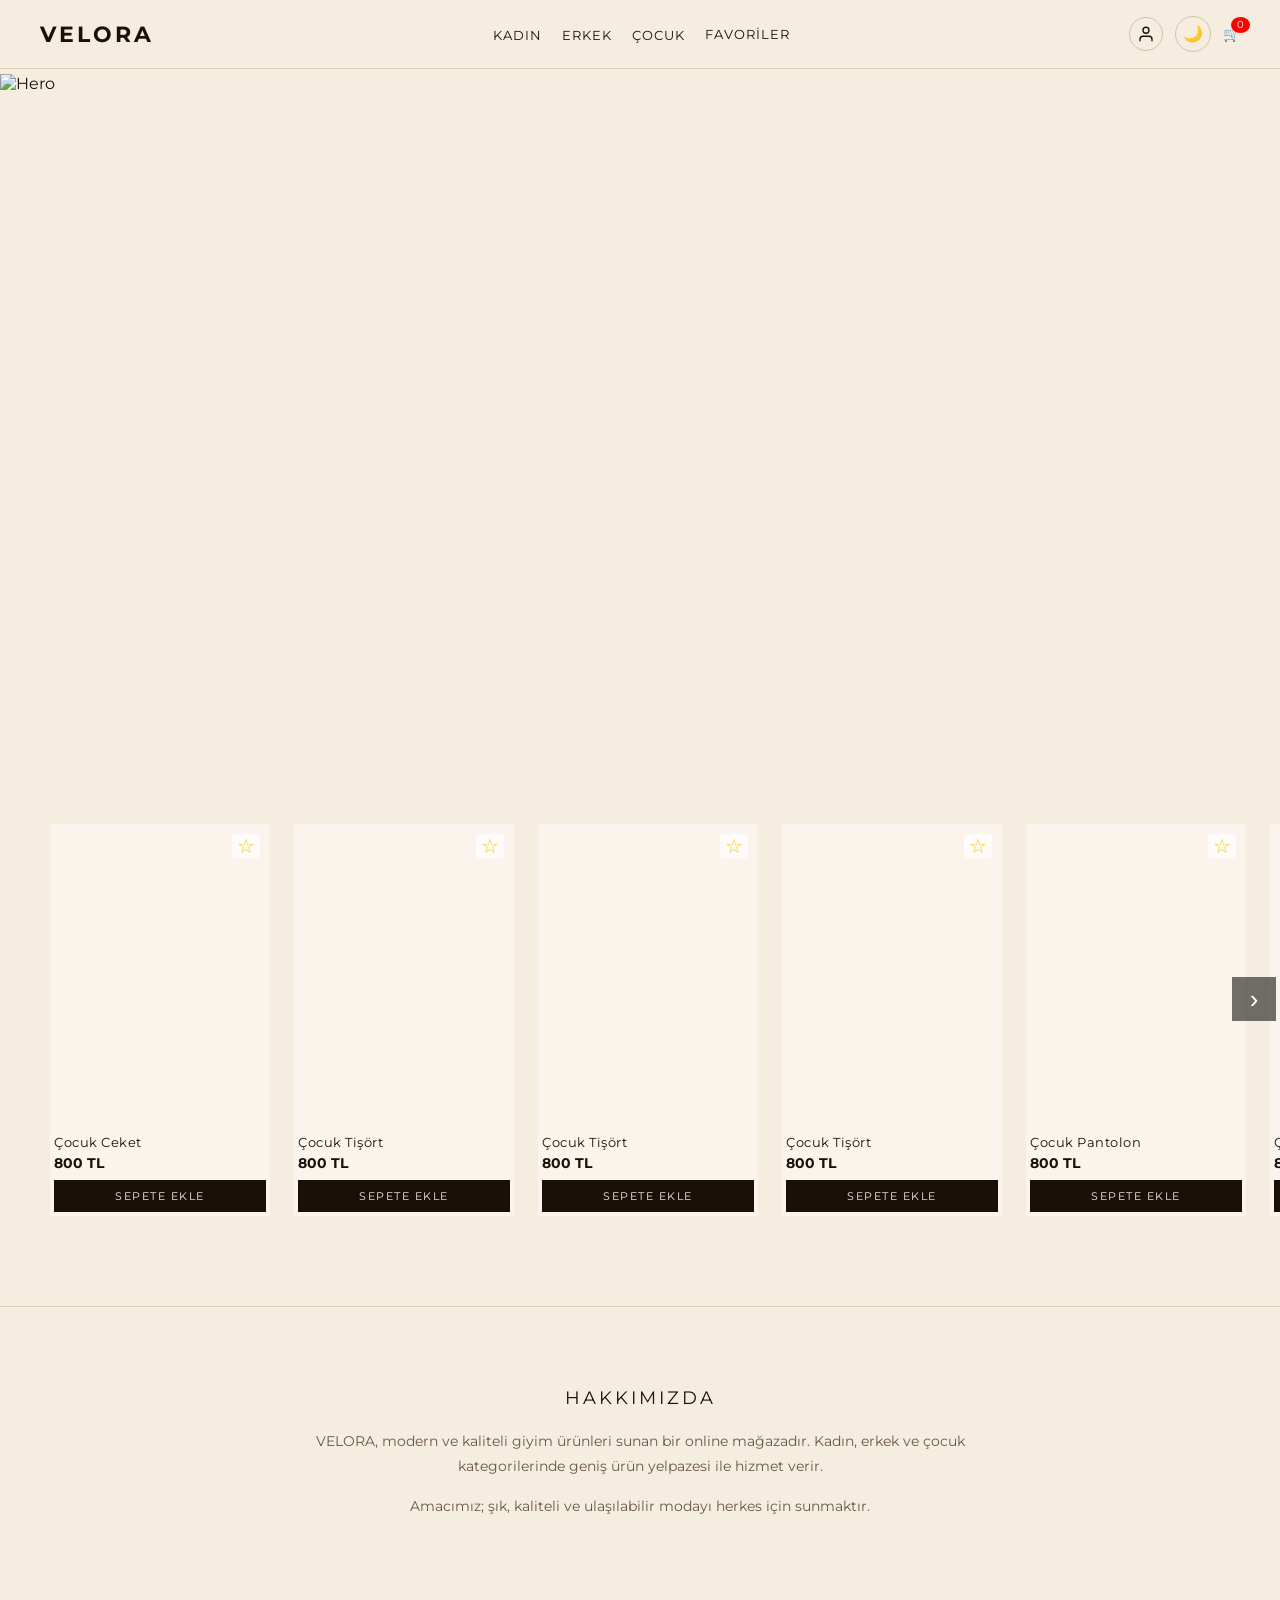
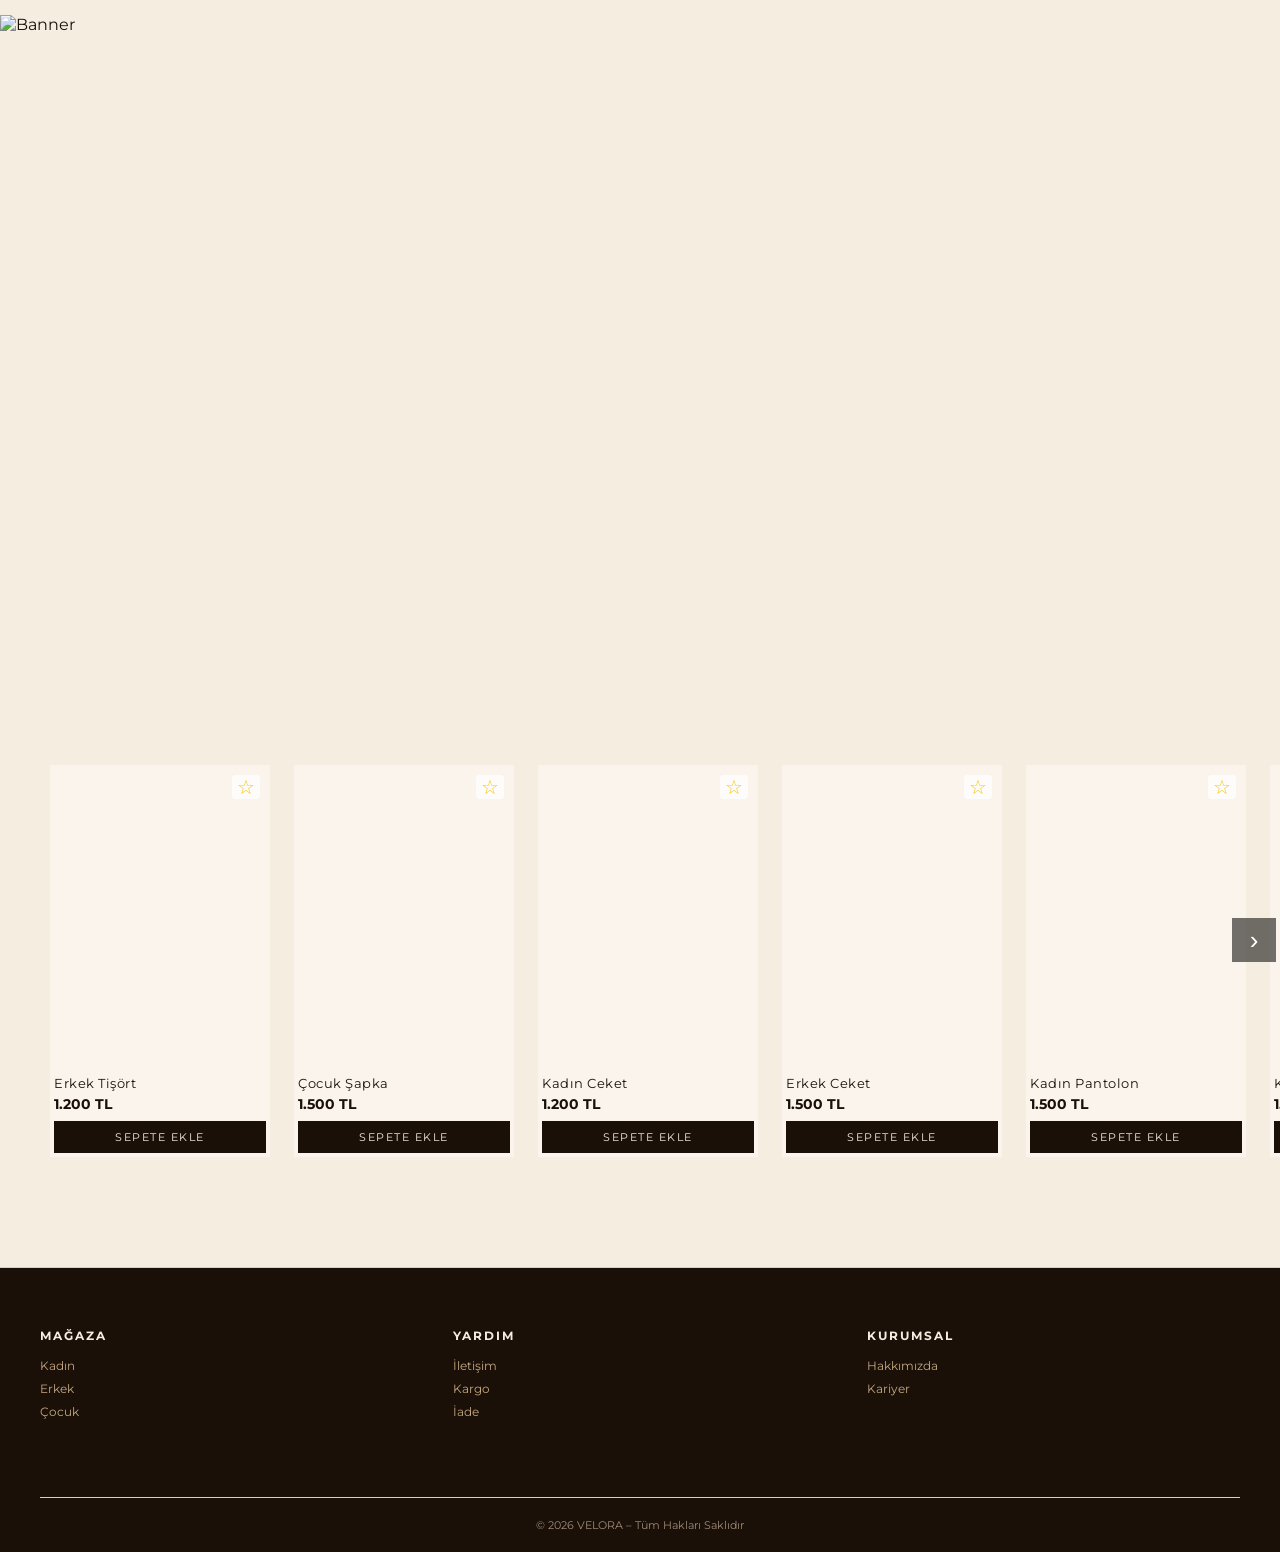
==== commit 13d53ce5: "Update index.html" ====
--- a/index.html
+++ b/index.html
@@ -13,7 +13,8 @@
   <link rel="preconnect" href="https://fonts.gstatic.com" crossorigin>
   <link href="https://fonts.googleapis.com/css2?family=Montserrat:ital,wght@0,100..900;1,100..900&family=Playfair+Display:ital,wght@0,400..900;1,400..900&display=swap" rel="stylesheet">
   <link rel="stylesheet" href="style.css">
-  <script src="velora-appearance.js"></script> 
+  <script src="velora-appearance.js"></script>
+  <script src="velora-data.js"></script> 
 </head>
 <body>
 
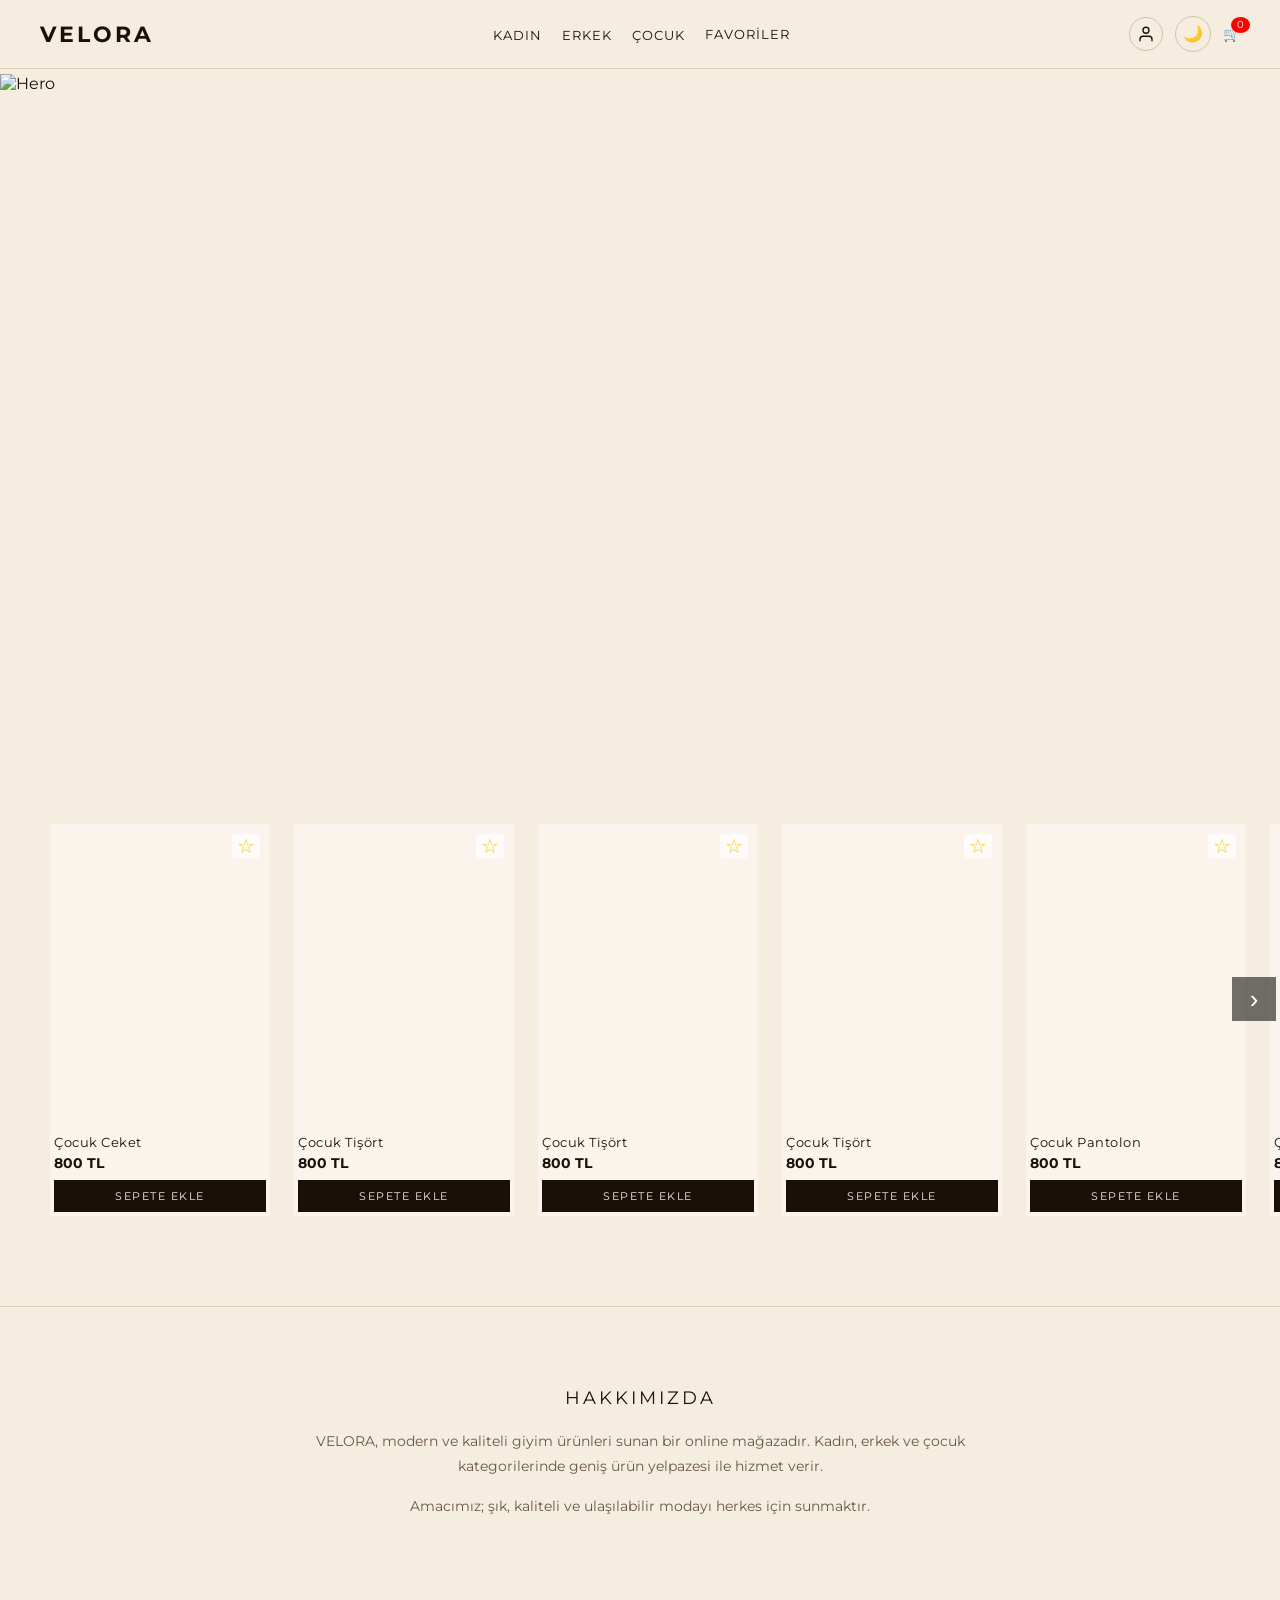
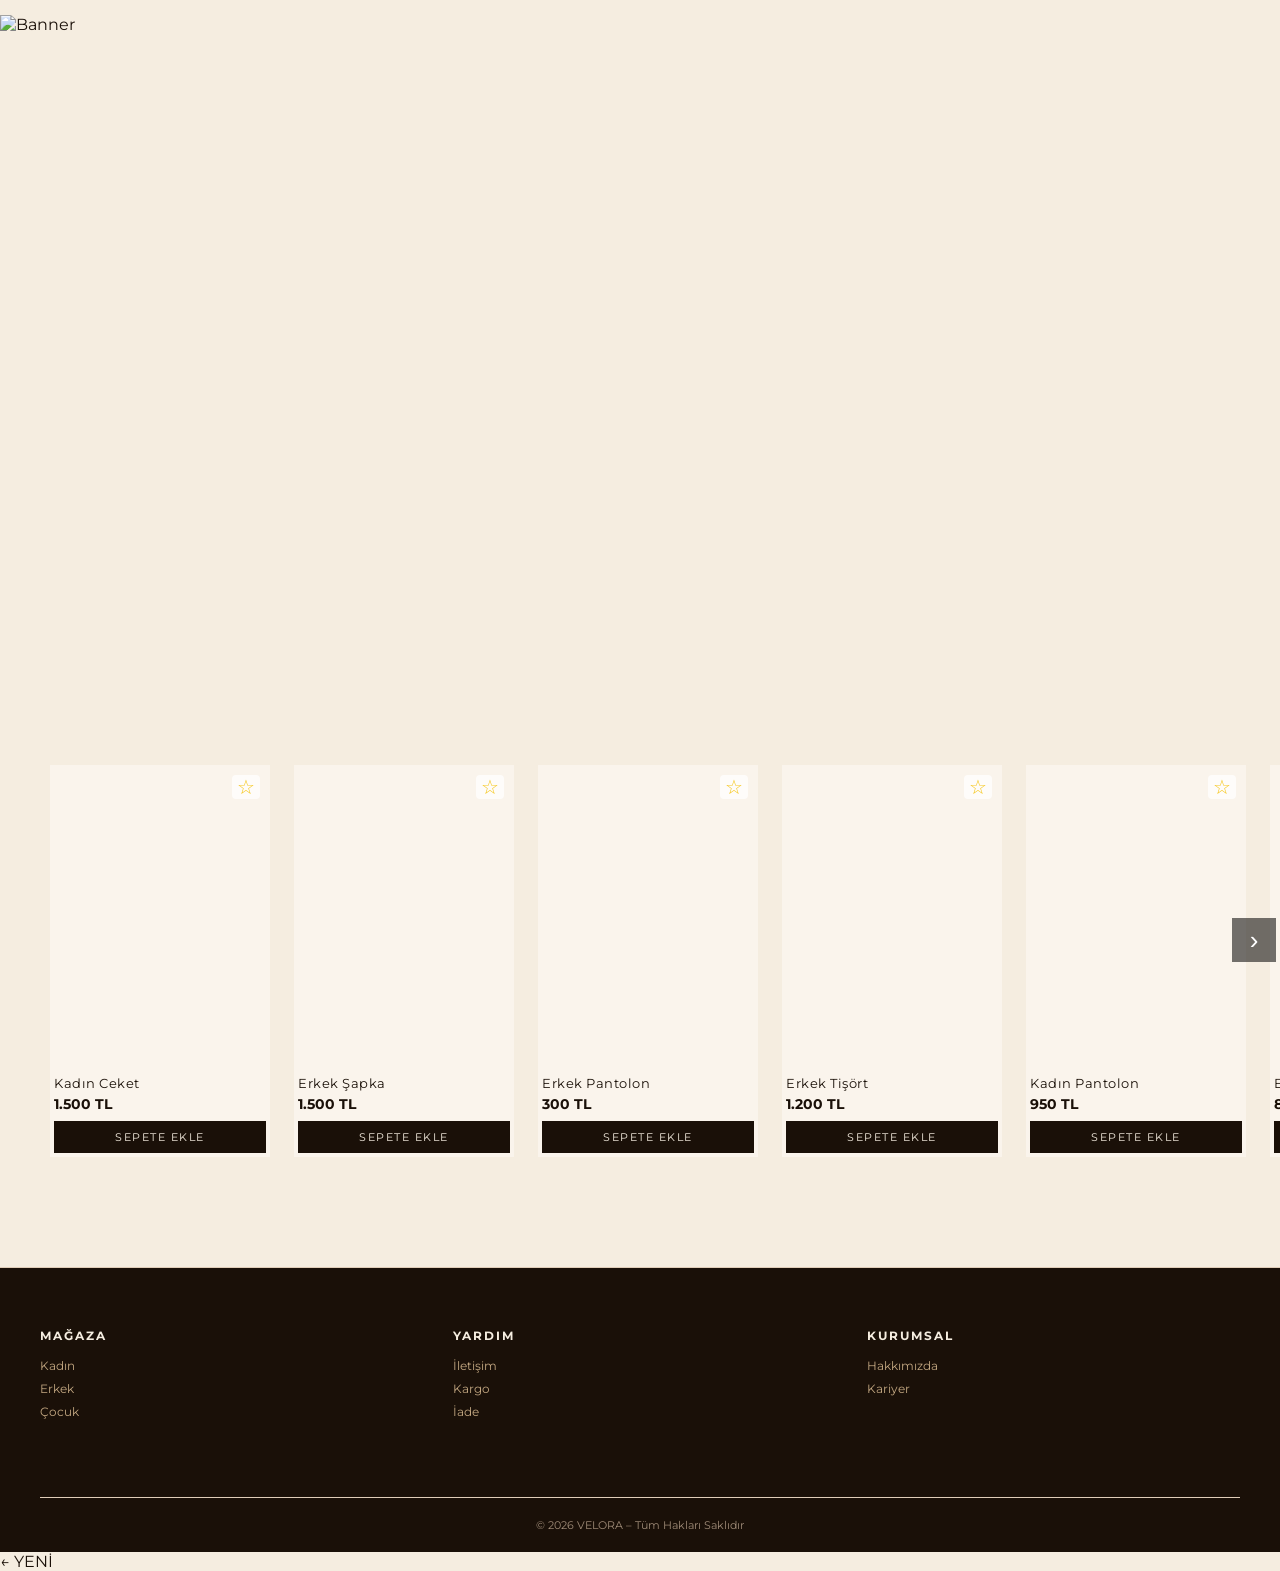
==== commit 2c34851d: "Update index.html" ====
--- a/index.html
+++ b/index.html
@@ -13,8 +13,6 @@
   <link rel="preconnect" href="https://fonts.gstatic.com" crossorigin>
   <link href="https://fonts.googleapis.com/css2?family=Montserrat:ital,wght@0,100..900;1,100..900&family=Playfair+Display:ital,wght@0,400..900;1,400..900&display=swap" rel="stylesheet">
   <link rel="stylesheet" href="style.css">
-  <script src="velora-appearance.js"></script>
-  <script src="velora-data.js"></script> 
 </head>
 <body>
 
@@ -140,7 +138,8 @@
 <div id="toast" class="toast"></div>
 
 <!-- velora-data.js ÖNCE, script.js SONRA -->
-<script src="velora-data.js"></script>
-<script src="script.js"></script>
+ <script src="velora-appearance.js"></script>  ← YENİ
+  <script src="velora-data.js"></script>
+  <script src="script.js"></script>
 </body>
 </html>
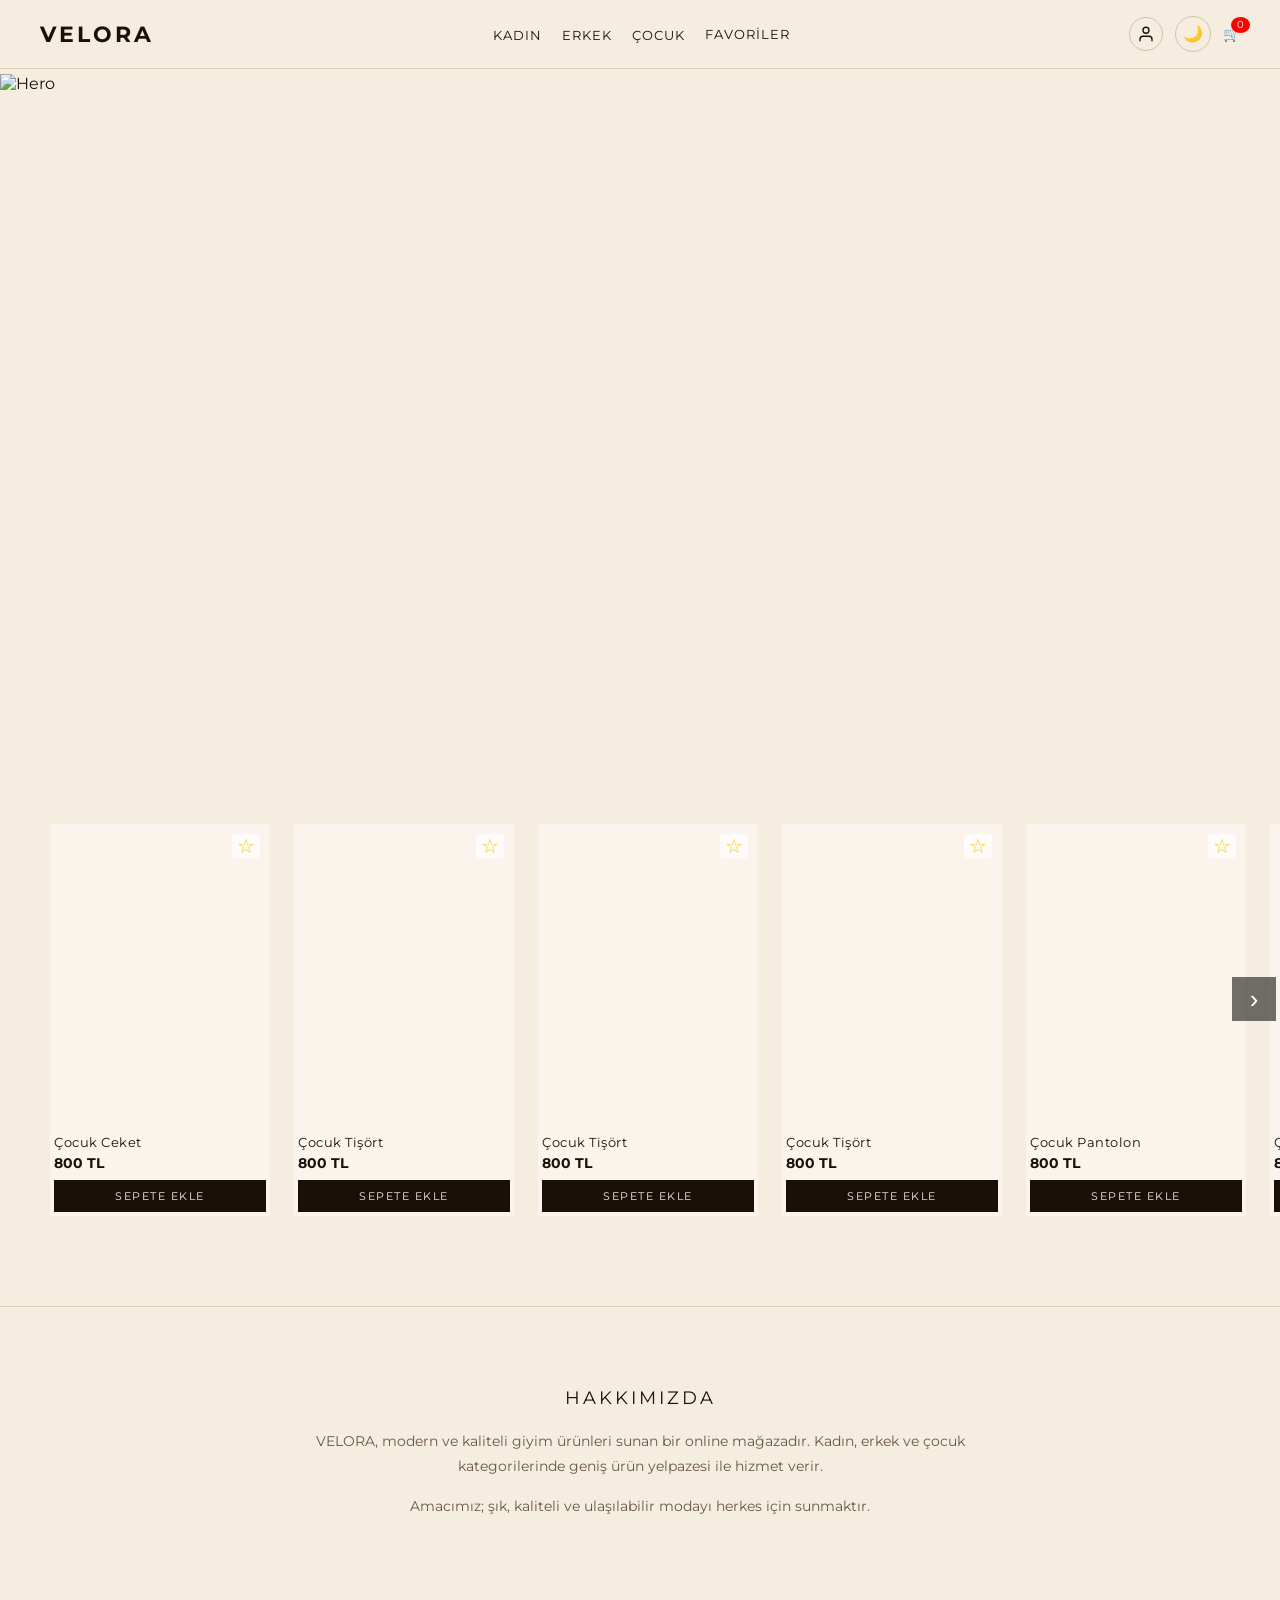
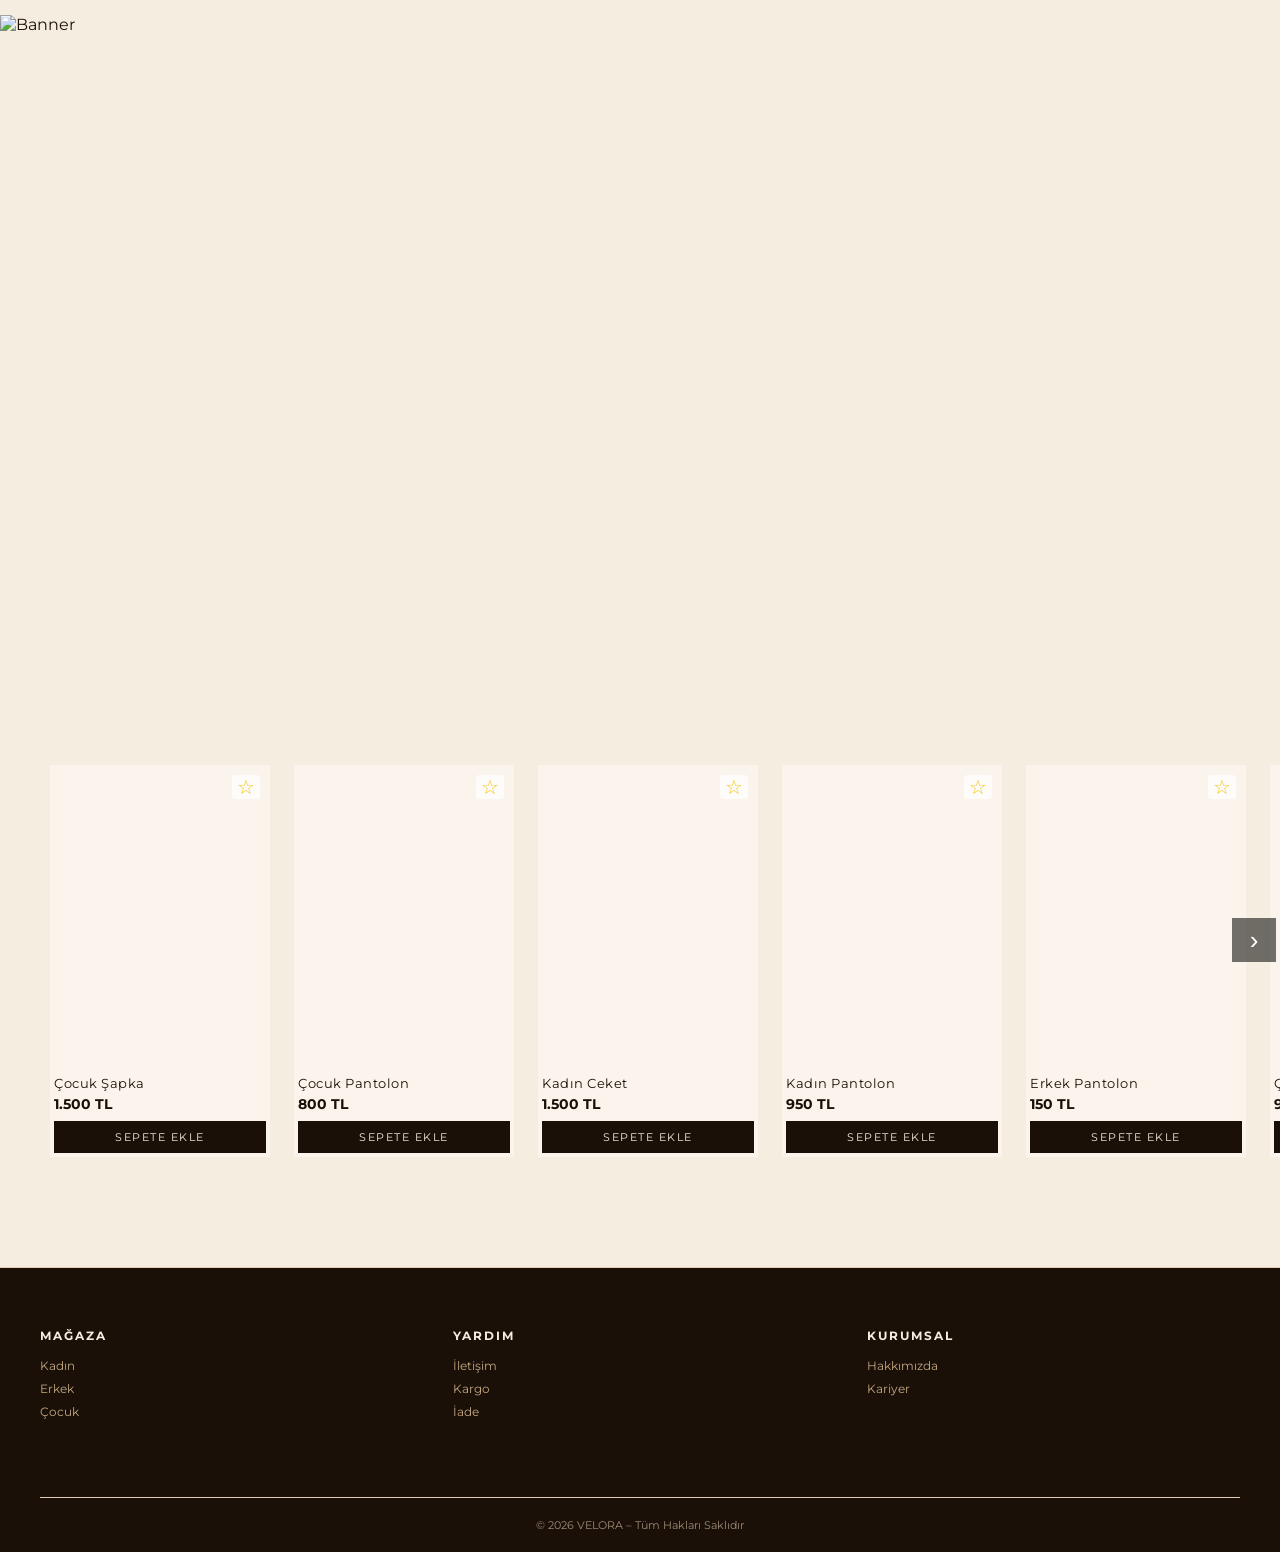
==== commit 7ee1d782: "Update index.html" ====
--- a/index.html
+++ b/index.html
@@ -138,7 +138,7 @@
 <div id="toast" class="toast"></div>
 
 <!-- velora-data.js ÖNCE, script.js SONRA -->
- <script src="velora-appearance.js"></script>  ← YENİ
+ <script src="velora-appearance.js"></script>  
   <script src="velora-data.js"></script>
   <script src="script.js"></script>
 </body>
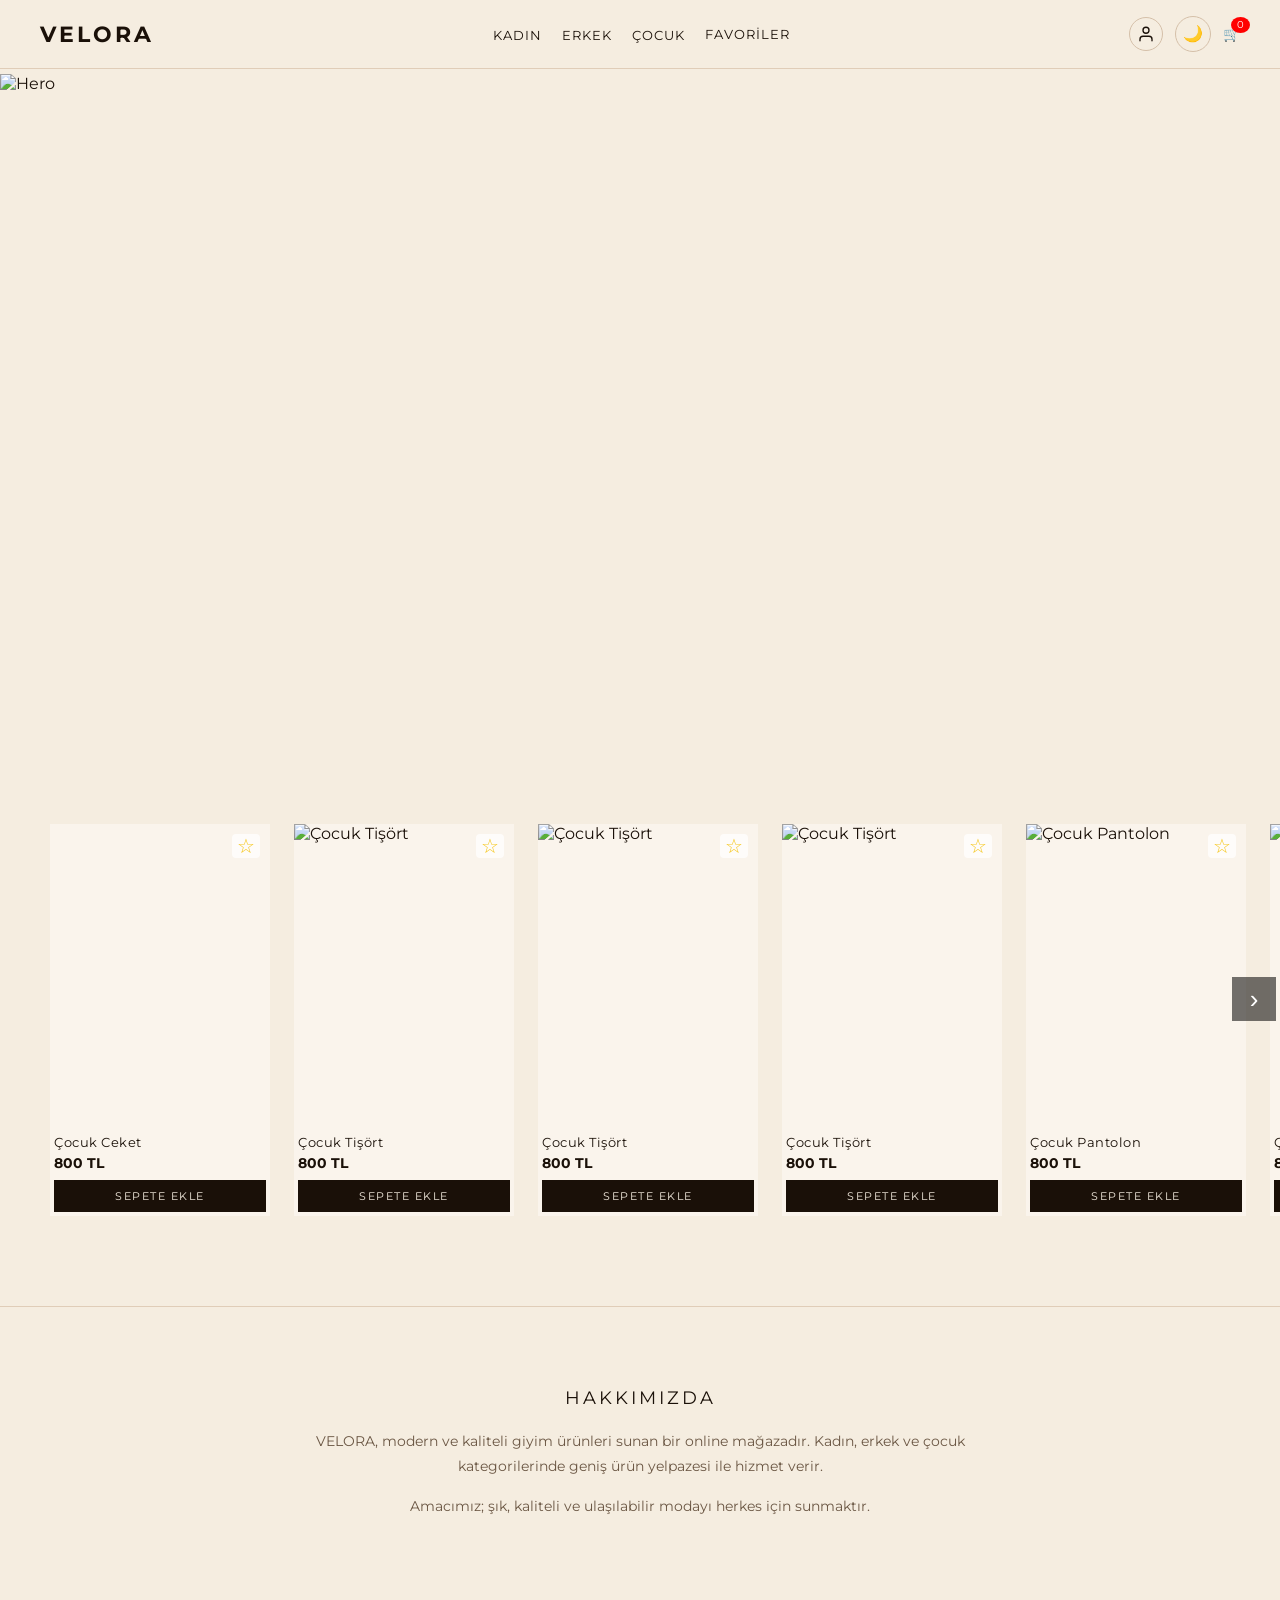
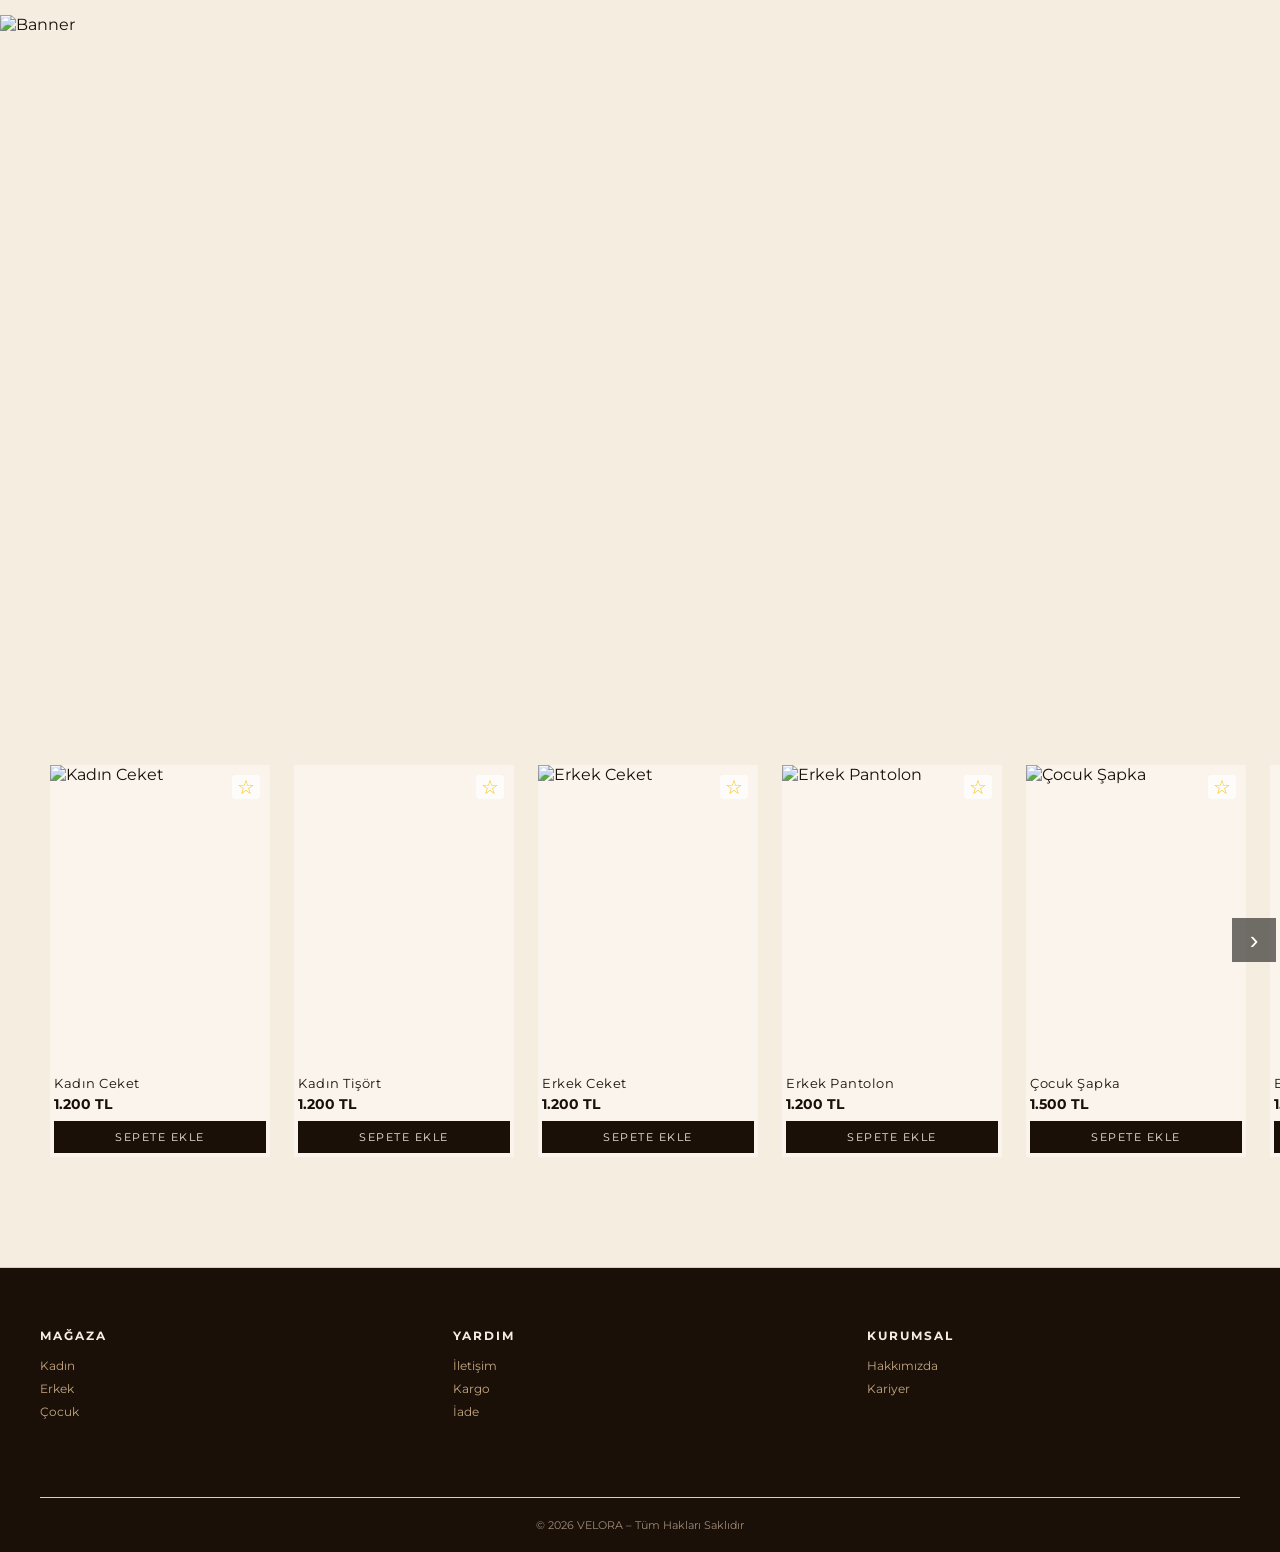
==== commit 7d359960: "Update index.html" ====
--- a/index.html
+++ b/index.html
@@ -139,7 +139,7 @@
 
 <!-- velora-data.js ÖNCE, script.js SONRA -->
  <script src="velora-appearance.js"></script>  
-  <script src="velora-data.js"></script>
+  <script src="velora-firebase.js"></script>
   <script src="script.js"></script>
 </body>
 </html>
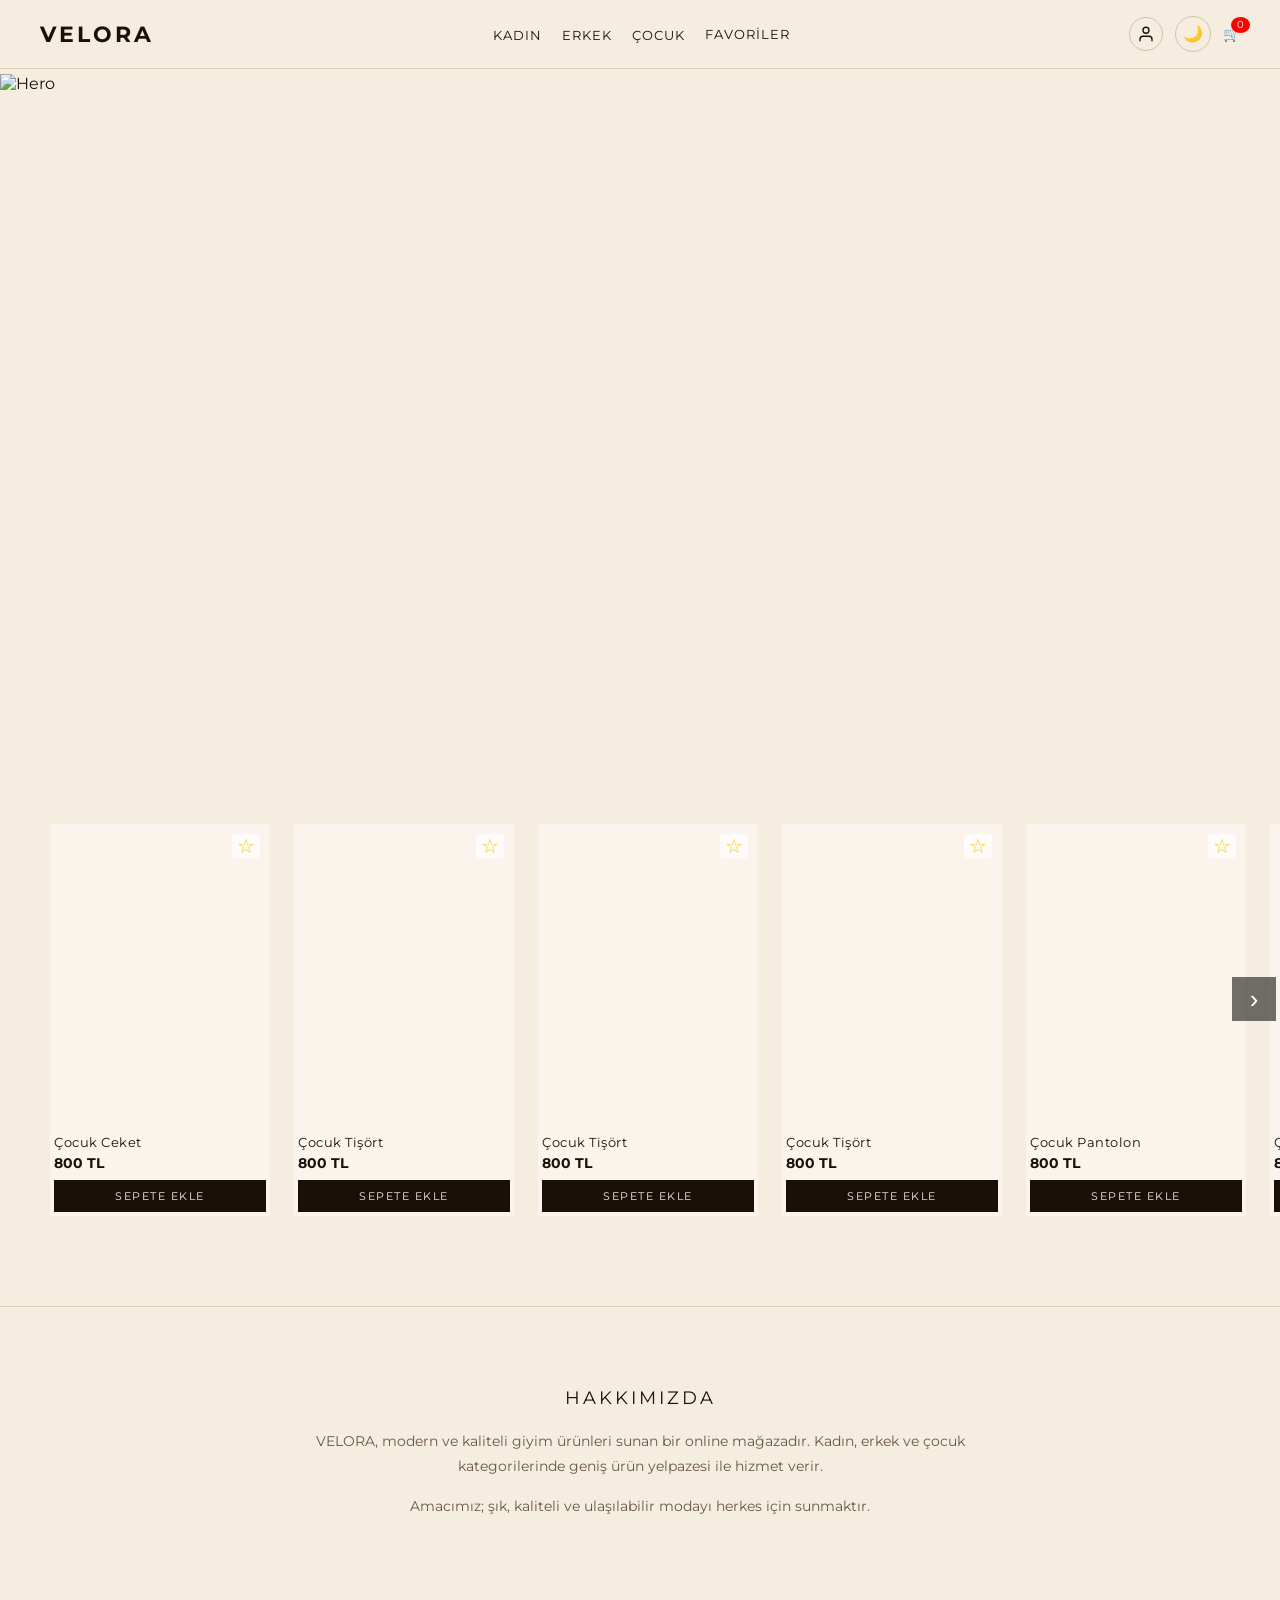
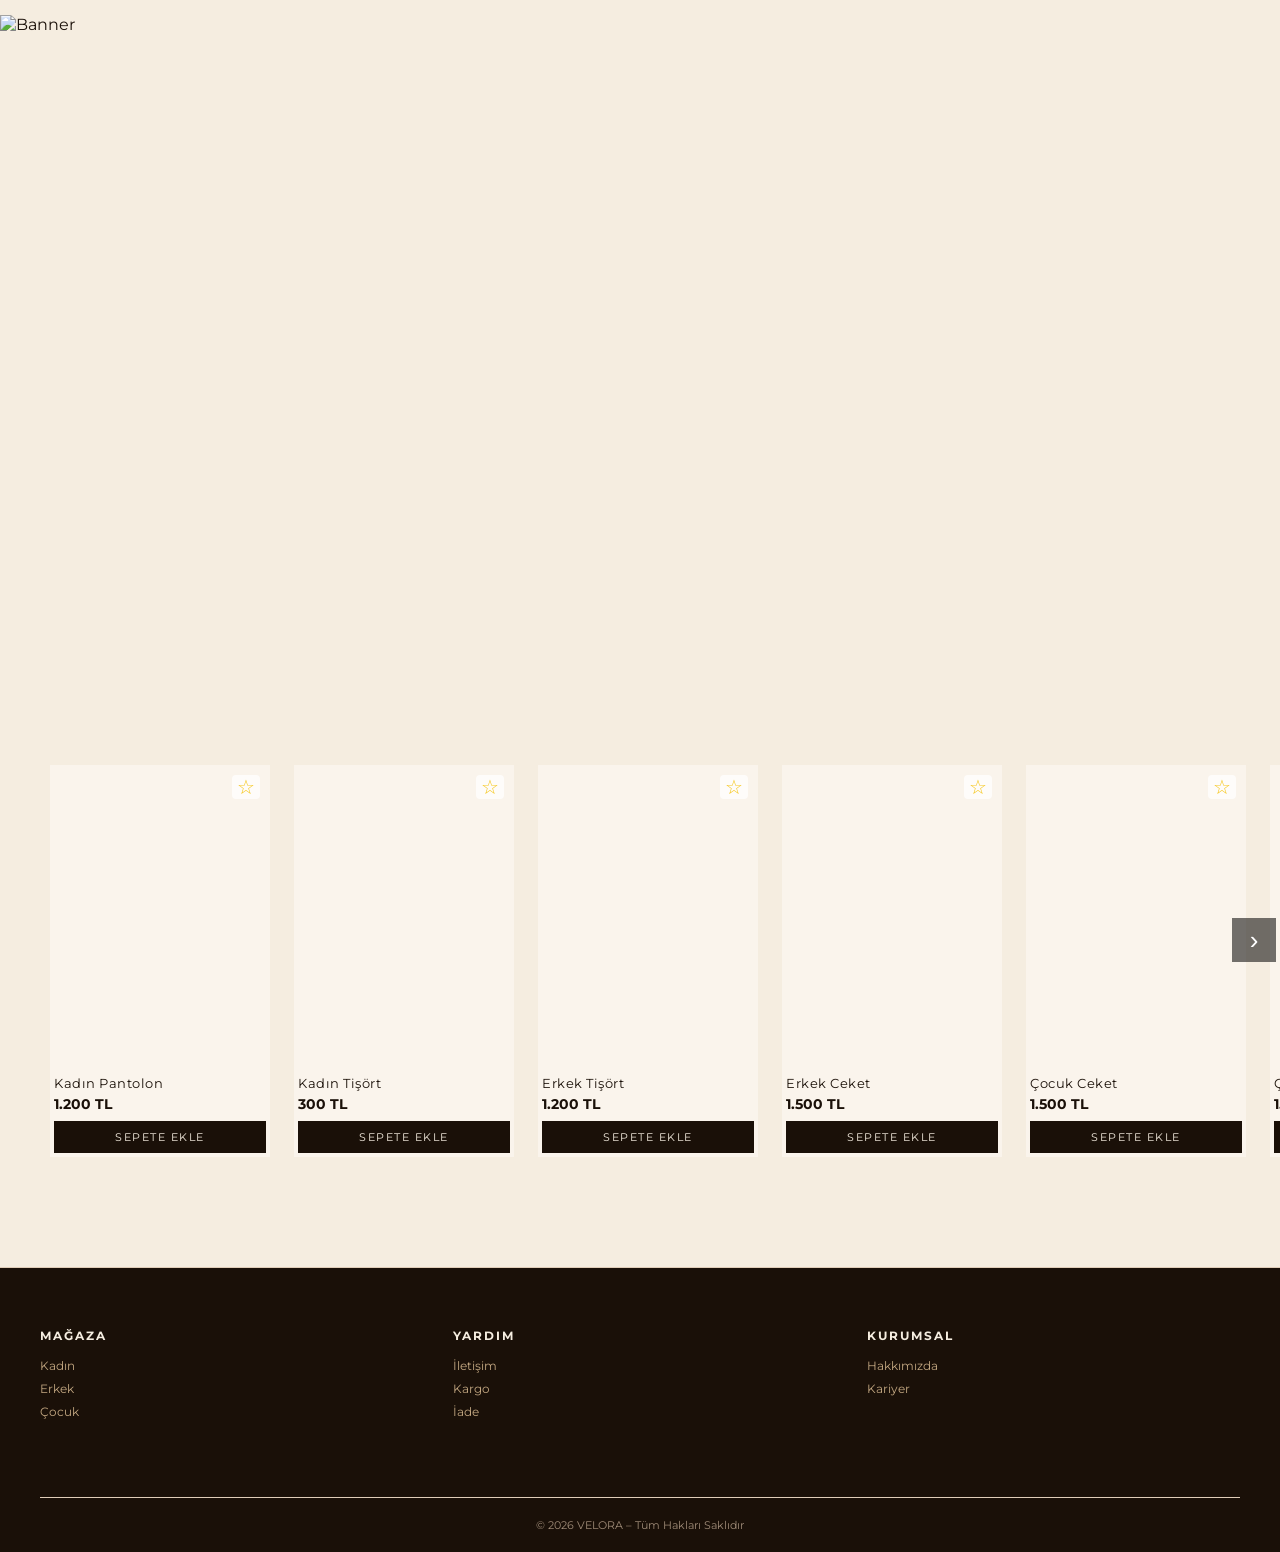
==== commit 9722162d: "Update index.html" ====
--- a/index.html
+++ b/index.html
@@ -140,6 +140,7 @@
 <!-- velora-data.js ÖNCE, script.js SONRA -->
  <script src="velora-appearance.js"></script>  
   <script src="velora-firebase.js"></script>
+<script src="velora-realtime.js"></script>
   <script src="script.js"></script>
 </body>
 </html>
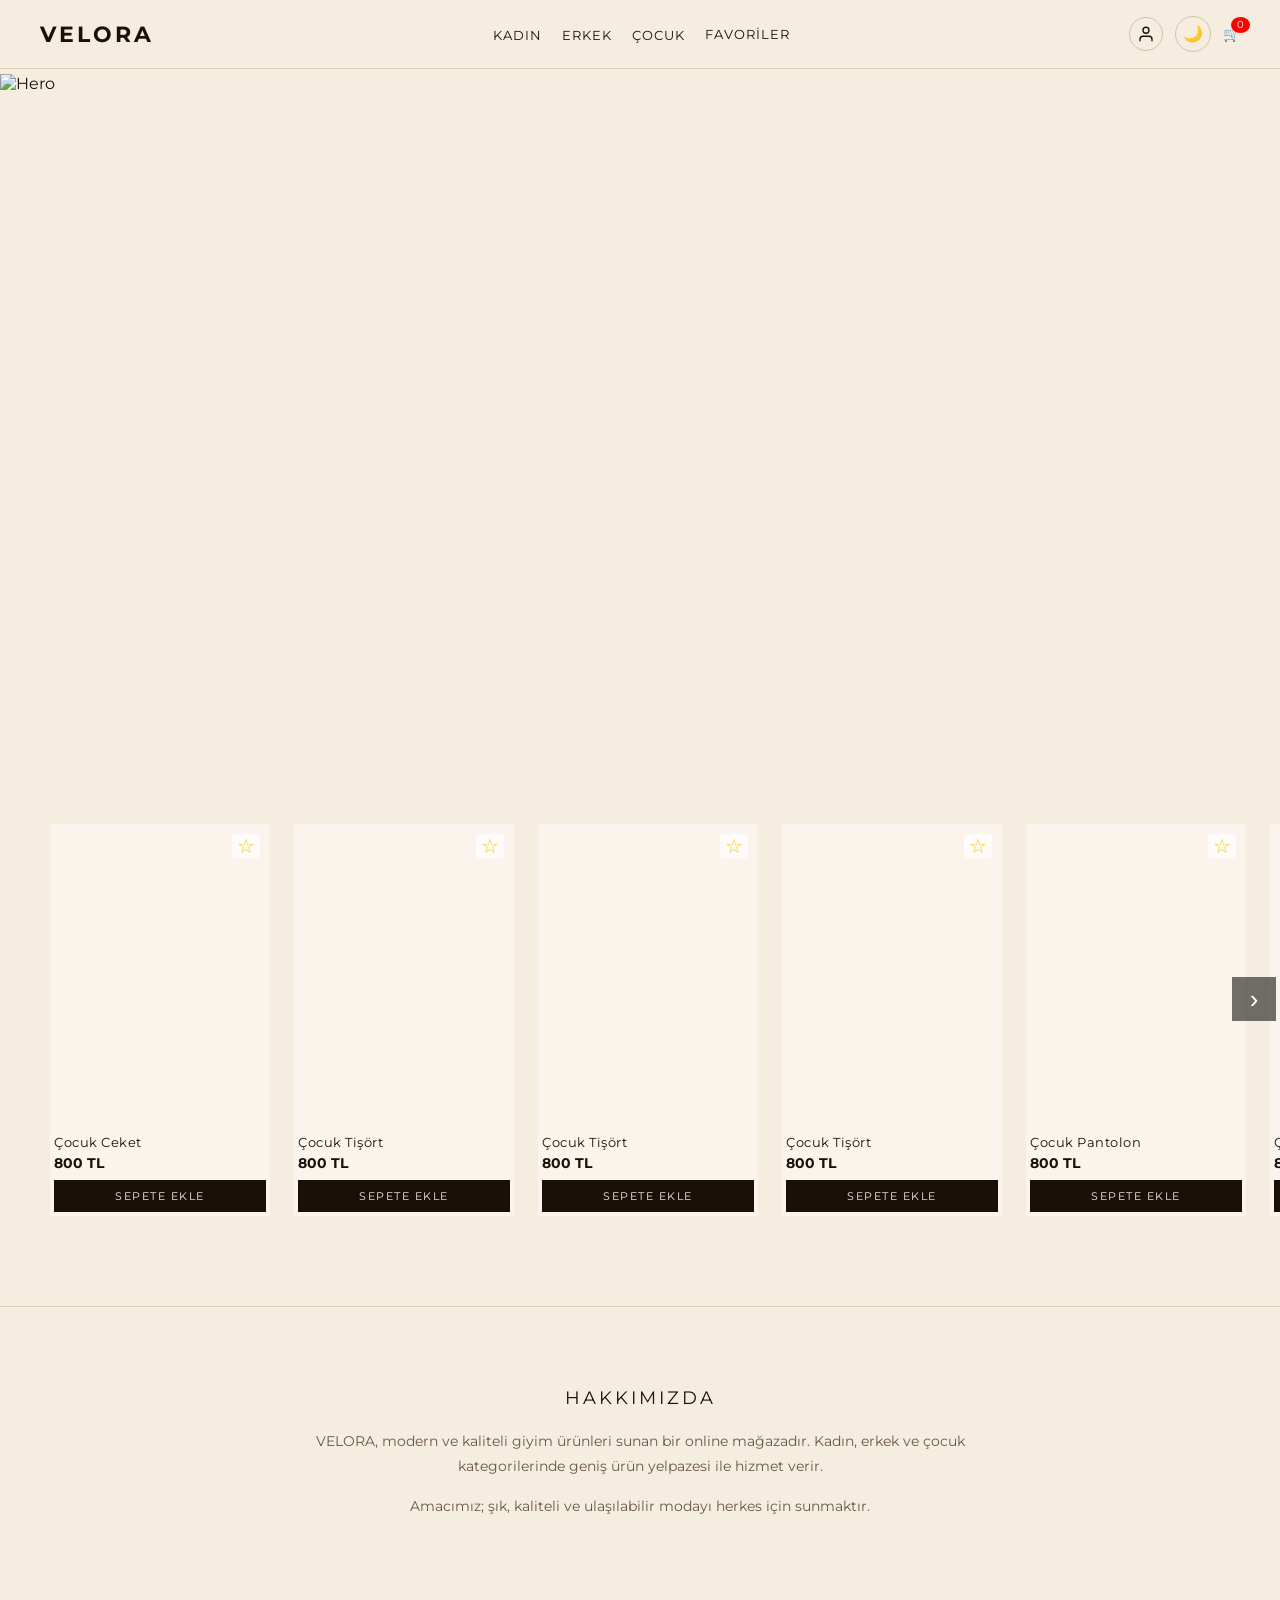
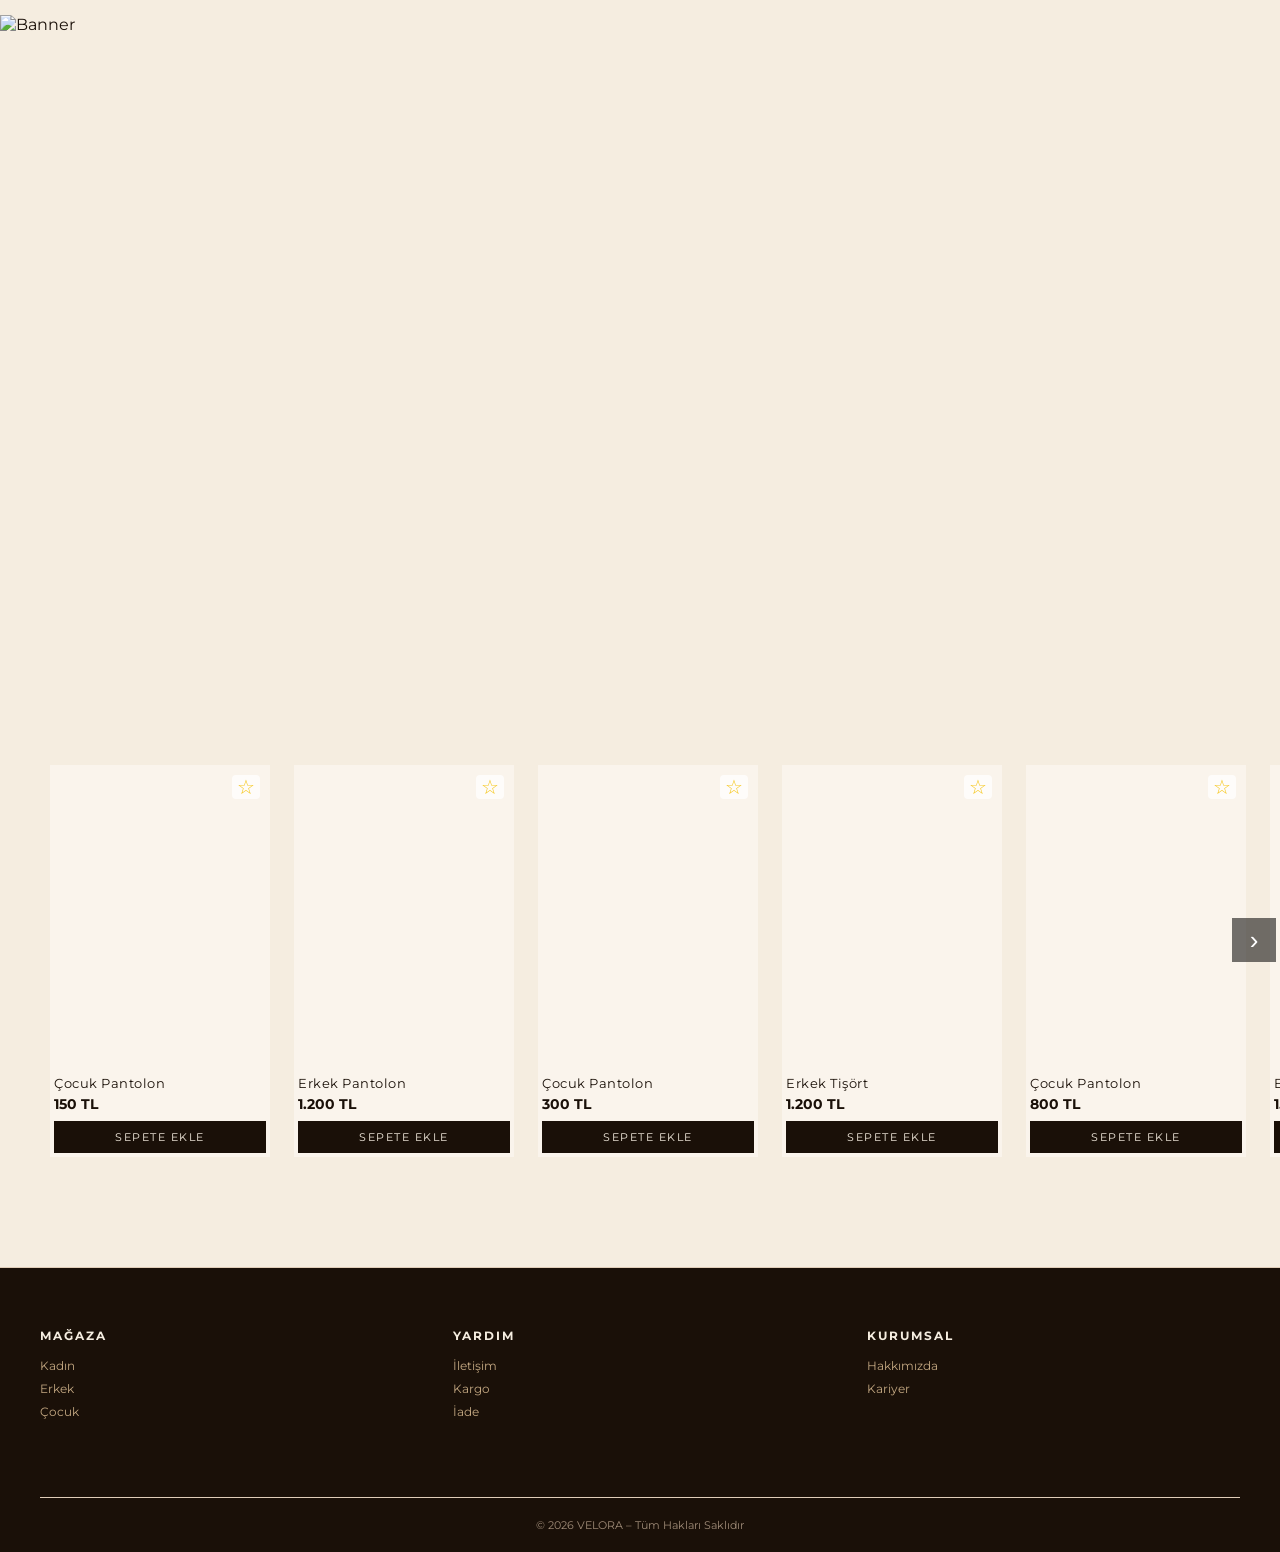
==== commit 36cd91f0: "Update index.html" ====
--- a/index.html
+++ b/index.html
@@ -18,7 +18,7 @@
 
 <!-- HEADER -->
 <header class="header">
-  <div class="logo">VELORA</div>
+  <a href="index.html" class="logo">VELORA</a>
 
   <button class="hamburger" id="hamburgerBtn" onclick="toggleMenu()" aria-label="Menü">
     <span></span><span></span><span></span>
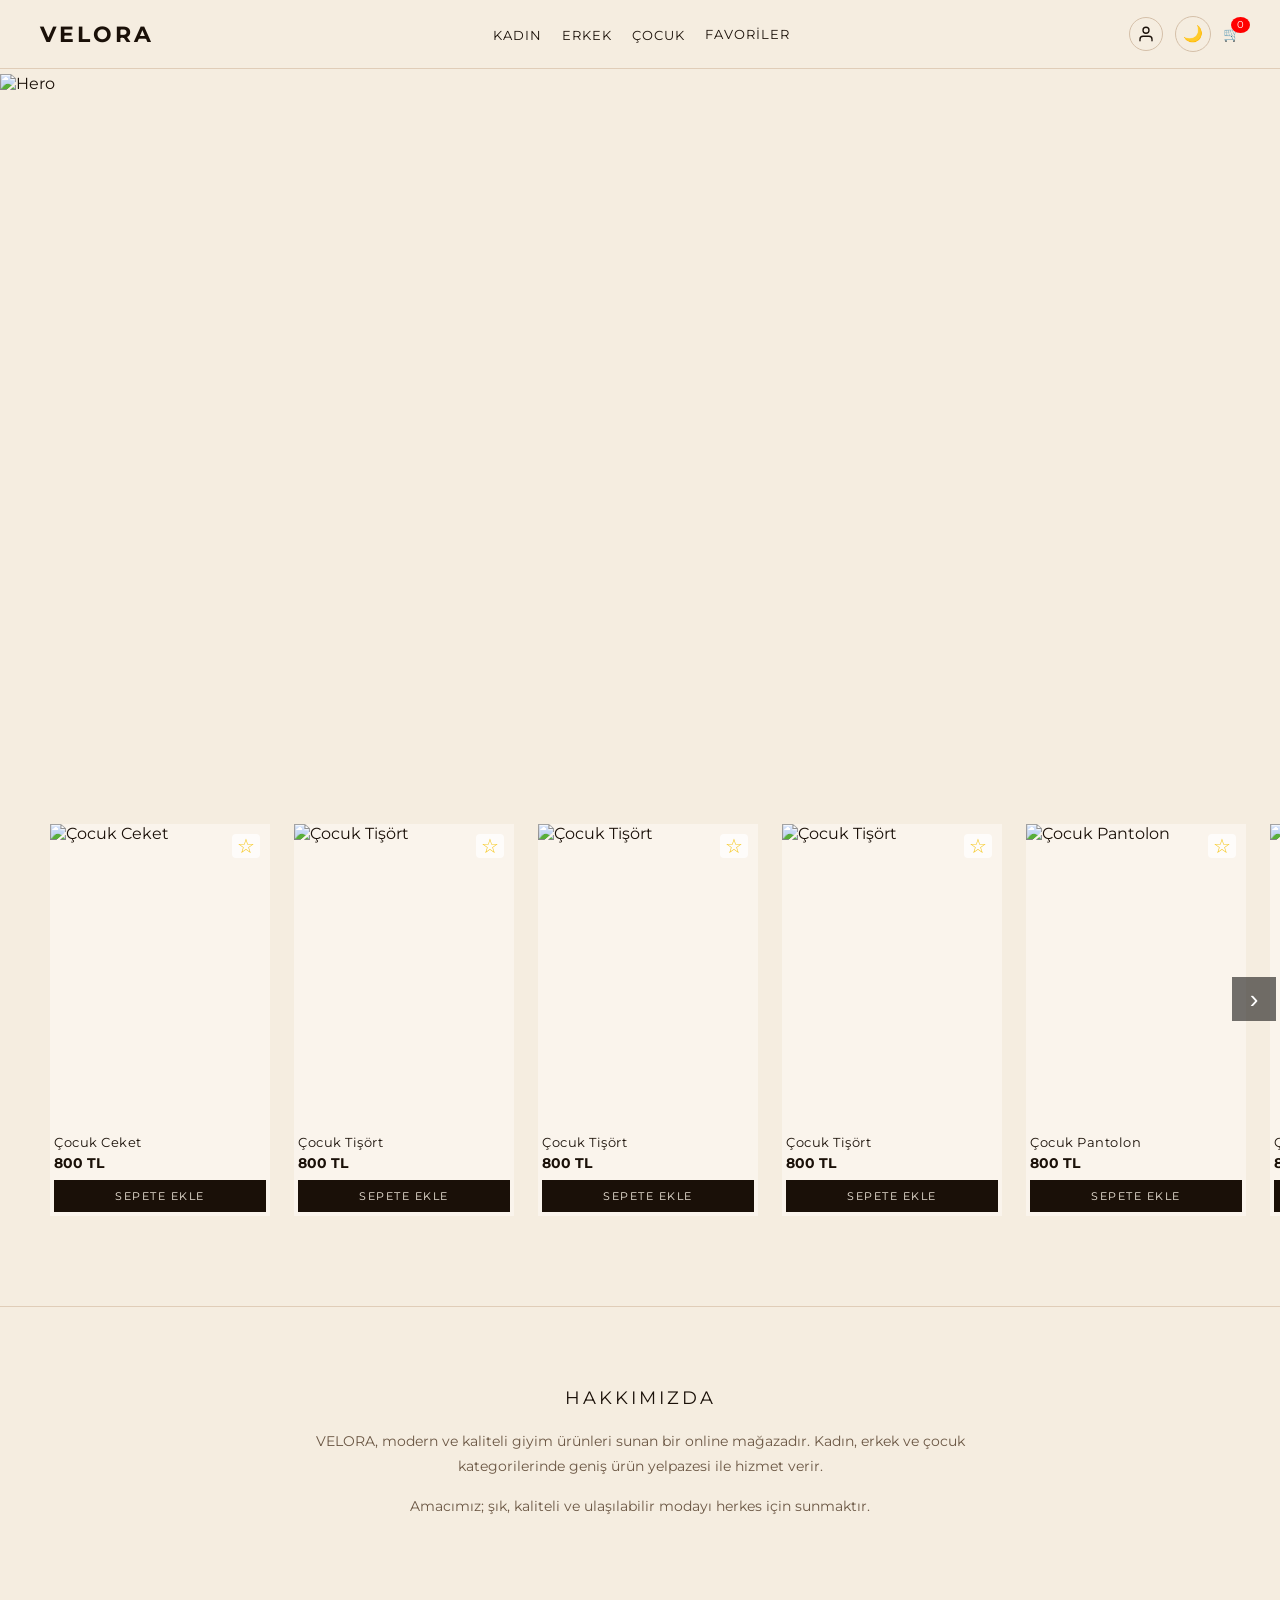
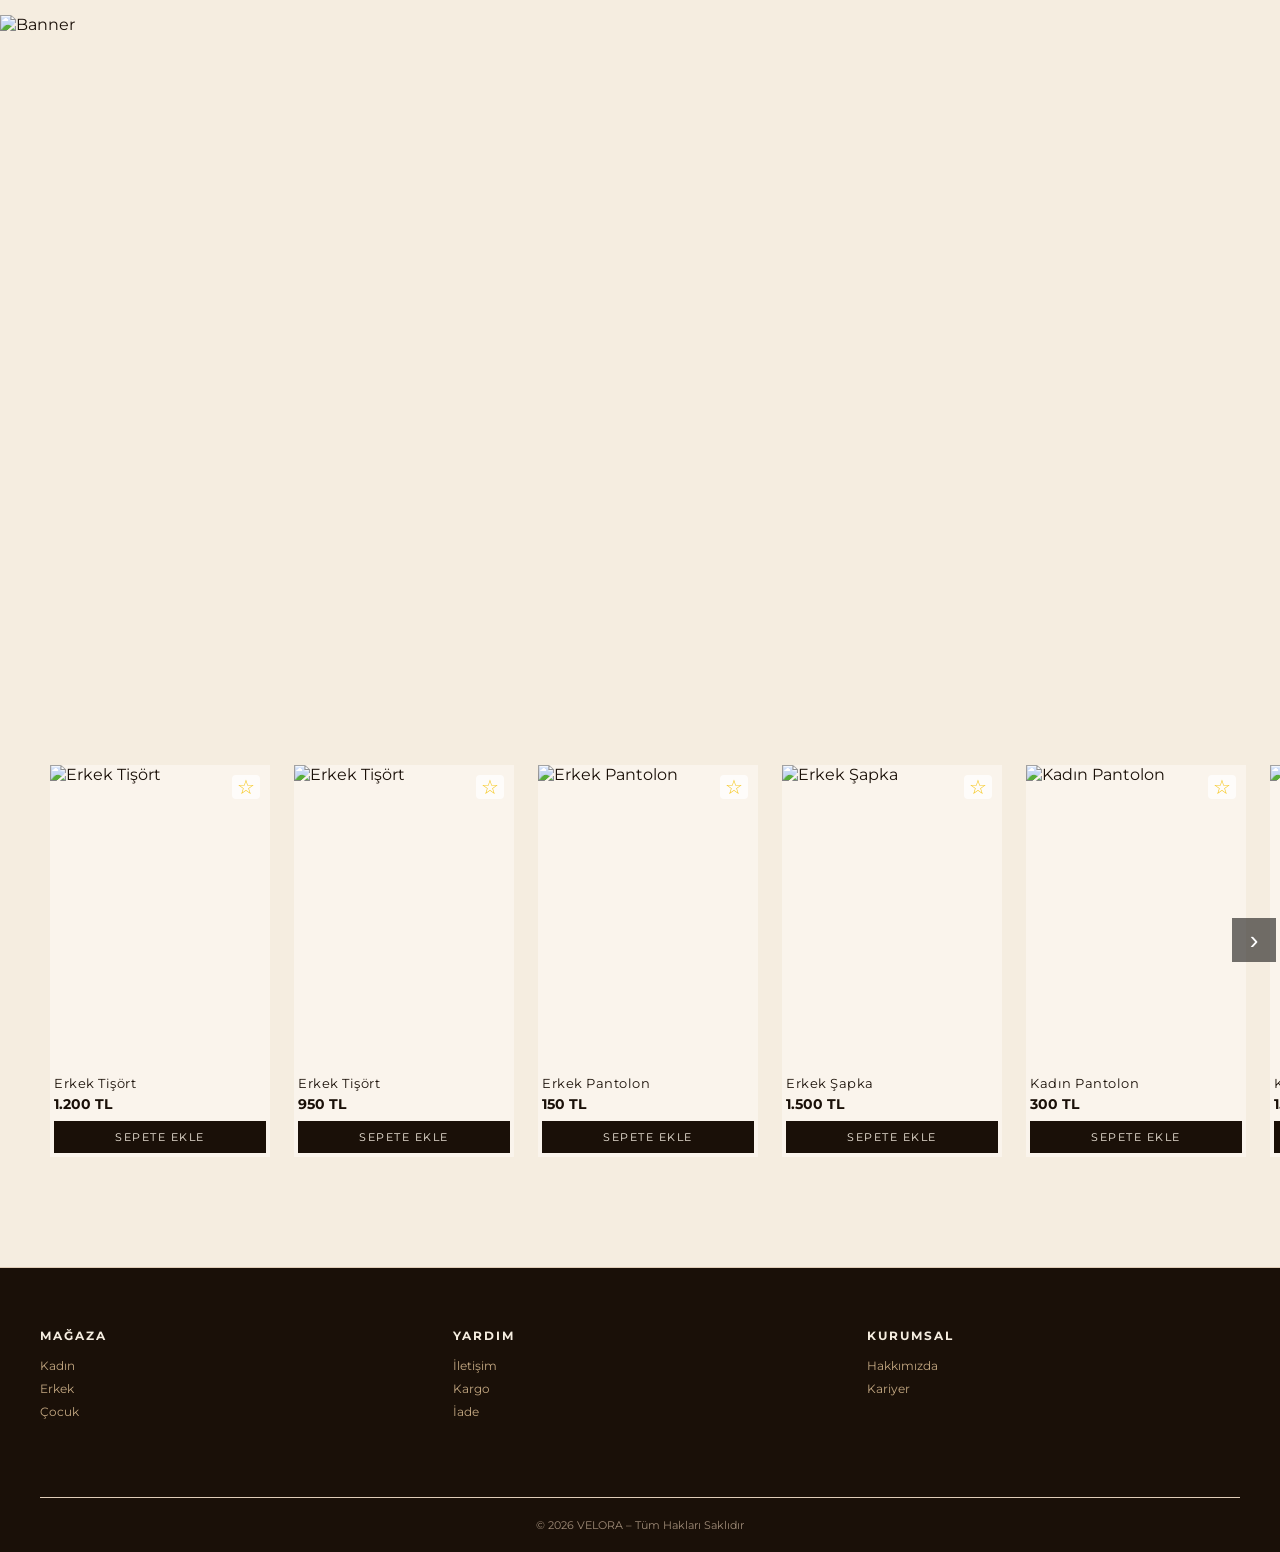
==== commit 4f247a2e: "Update index.html" ====
--- a/index.html
+++ b/index.html
@@ -2,34 +2,46 @@
 <html lang="tr">
 <head>
   <meta charset="UTF-8">
+  <!-- Mobil cihazlarda sayfanın düzgün ölçeklenmesi için viewport ayarı -->
   <meta name="viewport" content="width=device-width, initial-scale=1.0">
+  <!-- Tarayıcı sekmesinde görünen ana başlık -->
   <title>VELORA – Fashion Store</title>
+  <!-- Flaticon'dan ince düz çizgi ikonları yükle (sepet, kalp, vb. ikonlar için) -->
   <link rel="stylesheet" href="https://cdn-uicons.flaticon.com/uicons-thin-straight/css/uicons-thin-straight.css">
   <link rel="preconnect" href="https://fonts.googleapis.com">
-  <!-- Favicon: altın V ikonu -->
-<link rel="icon" href="data:image/svg+xml,<svg xmlns='http://www.w3.org/2000/svg' viewBox='0 0 100 100'><rect width='100' height='100' rx='8' fill='%23111'/><text y='72' x='50' text-anchor='middle' font-size='58' font-family='Georgia,serif' fill='%23c9b97a'>V</text></svg>">
-<!-- Sekme başlığı -->
-<title>VELORA – Hesabım</title>
+  <!-- Sekme ikonunu SVG veri URI ile gömülü olarak tanımla: siyah zemin üstünde altın V harfi -->
+  <link rel="icon" href="data:image/svg+xml,<svg xmlns='http://www.w3.org/2000/svg' viewBox='0 0 100 100'><rect width='100' height='100' rx='8' fill='%23111'/><text y='72' x='50' text-anchor='middle' font-size='58' font-family='Georgia,serif' fill='%23c9b97a'>V</text></svg>">
+  <!-- Bu title etiketi bir öncekini geçersiz kılar; ileride kaldırılması gereken yer tutucu -->
+  <title>VELORA – Hesabım</title>
   <link rel="preconnect" href="https://fonts.gstatic.com" crossorigin>
+  <!-- Google Fonts: Montserrat (genel metin) ve Playfair Display (büyük serif başlıklar) -->
   <link href="https://fonts.googleapis.com/css2?family=Montserrat:ital,wght@0,100..900;1,100..900&family=Playfair+Display:ital,wght@0,400..900;1,400..900&display=swap" rel="stylesheet">
+  <!-- Sitenin genel CSS dosyası -->
   <link rel="stylesheet" href="style.css">
 </head>
 <body>
 
-<!-- HEADER -->
+<!-- ── ÜST NAVIGASYON HEADER ── -->
 <header class="header">
+  <!-- Logo: tıklanınca ana sayfayı yeniler (index.html) -->
   <a href="index.html" class="logo">VELORA</a>
 
+  <!-- Mobil ekranlarda menüyü açıp kapatan hamburger butonu -->
   <button class="hamburger" id="hamburgerBtn" onclick="toggleMenu()" aria-label="Menü">
+    <!-- Üç boş span CSS ile hamburger ikonunun üç çizgisine dönüşür -->
     <span></span><span></span><span></span>
   </button>
 
+  <!-- Ana navigasyon: hover'da mega menu açılan kategori linkleri -->
   <nav class="nav" id="navMenu">
+
+    <!-- KADIN mega menüsü: hover veya tıkla ile açılır -->
     <div class="nav-item">
       <a href="#" class="nav-link">KADIN</a>
       <div class="mega-menu">
         <div class="mega-col">
           <h4>Kategoriler</h4>
+          <!-- URL parametreleriyle category.html'e yönlendir; JS bu parametreleri okur -->
           <a href="category.html?category=kadin&type=pantalon">Pantolon</a>
           <a href="category.html?category=kadin&type=tisort">Tişört</a>
           <a href="category.html?category=kadin&type=sapka">Şapka</a>
@@ -37,6 +49,8 @@
         </div>
       </div>
     </div>
+
+    <!-- ERKEK mega menüsü -->
     <div class="nav-item">
       <a href="#" class="nav-link">ERKEK</a>
       <div class="mega-menu">
@@ -49,6 +63,8 @@
         </div>
       </div>
     </div>
+
+    <!-- ÇOCUK mega menüsü -->
     <div class="nav-item">
       <a href="#" class="nav-link">ÇOCUK</a>
       <div class="mega-menu">
@@ -61,86 +77,118 @@
         </div>
       </div>
     </div>
+
+    <!-- Favoriler sayfasına doğrudan bağlantı -->
     <a href="wishlist.html" class="fav-link">FAVORİLER</a>
   </nav>
 
+  <!-- Sağ taraftaki ikon grubu: hesap, tema ve sepet -->
   <div class="header-actions">
+    <!-- Kullanıcı profil/hesap sayfasına giden ikon -->
     <a href="profile.html" class="profile-icon" id="profile-icon" title="Hesabım">
+      <!-- Kullanıcı silüeti SVG ikonu (çizgi stili) -->
       <svg viewBox="0 0 24 24" fill="none" stroke="currentColor" stroke-width="1.8" stroke-linecap="round" stroke-linejoin="round">
         <path d="M20 21v-2a4 4 0 0 0-4-4H8a4 4 0 0 0-4 4v2"/>
         <circle cx="12" cy="7" r="4"/>
       </svg>
     </a>
+    <!-- Açık/koyu mod geçiş butonu -->
     <button class="theme-toggle" onclick="toggleTheme()" title="Karanlık Mod">🌙</button>
+    <!-- Sepet bağlantısı: rozet JS tarafından sepet adediyle güncellenir -->
     <a href="cart.html" class="cart">
       🛒 <span class="cart-badge" id="cart-count">0</span>
     </a>
   </div>
 </header>
+
+<!-- Sepete ürün eklenince ekranın ortasında çıkan bildirim tostu -->
 <div class="center-toast" id="centerToast">
   <div class="center-toast-icon">🛒</div>
   <div class="center-toast-title">Sepete Eklendi</div>
+  <!-- Eklenen ürünün adı JS tarafından buraya yazılır -->
   <div class="center-toast-msg" id="centerToastMsg"></div>
 </div>
-<!-- HERO -->
+
+<!-- ── HERO BANNER: Sayfanın en üstündeki tam genişlik görsel ── -->
 <section class="hero">
+  <!-- Cloudinary'den yüklenen marka logosu/görseli; CSS ile tam genişlik kaplar -->
   <img src="https://res.cloudinary.com/dy2dvpbit/image/upload/02_logo_dark_f07str.svg" class="hero-img" alt="Hero">
 </section>
 
-<!-- ÜST SLIDER -->
+<!-- ── ÜST ÜRÜN SLIDER'I ── -->
 <div class="slider-wrapper">
+  <!-- Sol ok: slider'ı sola kaydıran buton -->
   <button class="arrow left" onclick="slideLeft()">‹</button>
+  <!-- Ürün kartlarının JS tarafından dinamik ekleneceği slider konteyneri -->
   <div id="products" class="product-slider"></div>
+  <!-- Sağ ok: slider'ı sağa kaydıran buton -->
   <button class="arrow right" onclick="slideRight()">›</button>
 </div>
 
-<!-- HAKKIMIZDA -->
+<!-- ── HAKKIMIZDA BÖLÜMÜ: Marka tanıtım metinleri ── -->
 <section class="about-section" id="about">
+  <!-- about-reveal-left/right sınıfları CSS/IntersectionObserver ile scroll animasyonu için -->
   <h2 class="about-reveal-left">HAKKIMIZDA</h2>
   <p class="about-reveal-right">VELORA, modern ve kaliteli giyim ürünleri sunan bir online mağazadır. Kadın, erkek ve çocuk kategorilerinde geniş ürün yelpazesi ile hizmet verir.</p>
   <p class="about-reveal-left">Amacımız; şık, kaliteli ve ulaşılabilir modayı herkes için sunmaktır.</p>
 </section>
 
-<!-- BANNER -->
+<!-- ── ORTA BANNER: İkinci tam genişlik tanıtım görseli ── -->
 <section class="hero">
+  <!-- Cloudinary'den yüklenen kampanya banner görseli -->
   <img src="https://res.cloudinary.com/dy2dvpbit/image/upload/ChatGPT_Image_29_%D8%A3%D8%A8%D8%B1%D9%8A%D9%84_2026_06_15_52_%D9%85_kwb1qk.png" alt="Banner" class="hero-img">
 </section>
 
-<!-- ALT SLIDER -->
+<!-- ── ALT ÜRÜN SLIDER'I: İkinci ürün carousel'i ── -->
 <div class="slider-wrapper">
+  <!-- Sol ok: alt slider'ı sola kaydıran buton (scrollBottom fonksiyonu -1 yönünde çalışır) -->
   <button class="arrow left" onclick="scrollBottom(-1)">‹</button>
+  <!-- Alt slider ürün konteyneri: JS tarafından farklı ürünlerle doldurulur -->
   <div class="product-slider" id="products-bottom"></div>
+  <!-- Sağ ok: alt slider'ı sağa kaydıran buton -->
   <button class="arrow right" onclick="scrollBottom(1)">›</button>
 </div>
 
-<!-- FOOTER -->
+<!-- ── FOOTER ── -->
 <footer class="footer">
+  <!-- Mağaza kategorileri kısa yolları -->
   <div class="footer-col">
     <h4>MAĞAZA</h4>
     <a href="category.html?category=kadin&type=tisort">Kadın</a>
     <a href="category.html?category=erkek&type=tisort">Erkek</a>
     <a href="category.html?category=cocuk&type=tisort">Çocuk</a>
   </div>
+  <!-- Destek linkleri: WhatsApp iletişim, kargo ve iade bilgileri -->
   <div class="footer-col">
     <h4>YARDIM</h4>
+    <!-- target="_blank" ile yeni sekmede WhatsApp'ı açar -->
     <a href="https://wa.me/905550066123" target="_blank">İletişim</a>
     <a href="#">Kargo</a>
     <a href="#">İade</a>
   </div>
+  <!-- Kurumsal linkleri: hakkımızda anchor ve kariyer -->
   <div class="footer-col">
     <h4>KURUMSAL</h4>
+    <!-- #about anchor ile sayfa içindeki hakkımızda bölümüne kaydırır -->
     <a href="#about">Hakkımızda</a>
     <a href="#">Kariyer</a>
   </div>
+  <!-- Telif hakkı notu -->
   <div class="footer-bottom">© 2026 VELORA – Tüm Hakları Saklıdır</div>
 </footer>
 
+<!-- Script dışı bildirim tostu (script.js showToast() fonksiyonu tarafından kullanılır) -->
 <div id="toast" class="toast"></div>
 
-<!-- velora-data.js ÖNCE, script.js SONRA -->
- <script src="velora-appearance.js"></script>  
-  <script src="velora-firebase.js"></script>
+<!-- Script yükleme sırası önemli: her biri bir sonrakine bağımlı olduğundan sırayla yüklenir -->
+
+<!-- 1. Görünüm ayarlarını (renkler, fontlar, duyuru çubuğu) uygulayan script -->
+<script src="velora-appearance.js"></script>
+<!-- 2. Firebase bağlantısını kuran ve window._db'yi hazırlayan script -->
+<script src="velora-firebase.js"></script>
+<!-- 3. Firestore'daki değişiklikleri gerçek zamanlı dinleyen script -->
 <script src="velora-realtime.js"></script>
-  <script src="script.js"></script>
+<!-- 4. Ana uygulama scripti: slider, ürün listeleme, sepet, tema, arama vb. tüm UI mantığı -->
+<script src="script.js"></script>
 </body>
 </html>
--- a/style.css
+++ b/style.css
@@ -1307,6 +1307,10 @@
   font-size: 13px;
   color: var(--text-light);
   margin-bottom: 36px;
+  max-width: 100%;
+  overflow: hidden;
+  text-overflow: ellipsis;
+  white-space: nowrap;
 }
 
 /* =====================================================================
@@ -2484,3 +2488,76 @@
   background: #0f0f0f;
   border-color: #c9b97a;
 }
+/* =====================================================================
+   MOBİL BOŞLUK DÜZELTMESİ
+   Bu bloğu style.css'in EN ALTINA ekle
+   ===================================================================== */
+
+@media (max-width: 768px) {
+  .slider-wrapper {
+    margin: 0;
+  }
+
+  .about-section {
+    margin-top: 0;
+    padding: 40px 20px;
+  }
+
+  .footer {
+    margin-top: 0;
+  }
+
+  /* Hero görseller arası boşluk */
+  .hero {
+    margin: 0;
+    padding: 0;
+    display: block;
+  }
+
+  /* Sayfanın en altındaki gereksiz boşluk */
+  body {
+    padding-bottom: 0;
+  }
+}
+
+@media (max-width: 480px) {
+  .slider-wrapper {
+    margin: 0;
+  }
+
+  .about-section {
+    margin-top: 0;
+  }
+
+  .footer {
+    margin-top: 0;
+  }
+}
+/* ── E-posta taşma düzeltmesi ── */
+.profile-info-value {
+  overflow: hidden;
+  min-width: 0;
+  flex: 1;
+}
+
+#profile-email-detail {
+  overflow: hidden;
+  text-overflow: ellipsis;
+  white-space: nowrap;
+  width: 100%;
+  display: block !important;
+}
+
+.profile-info-row {
+  overflow: hidden;
+}
+
+@media (max-width: 480px) {
+  .profile-email {
+    font-size: 11px;
+  }
+  .profile-info-label {
+    min-width: 65px;
+    font-size: 9px;
+  }
+}
